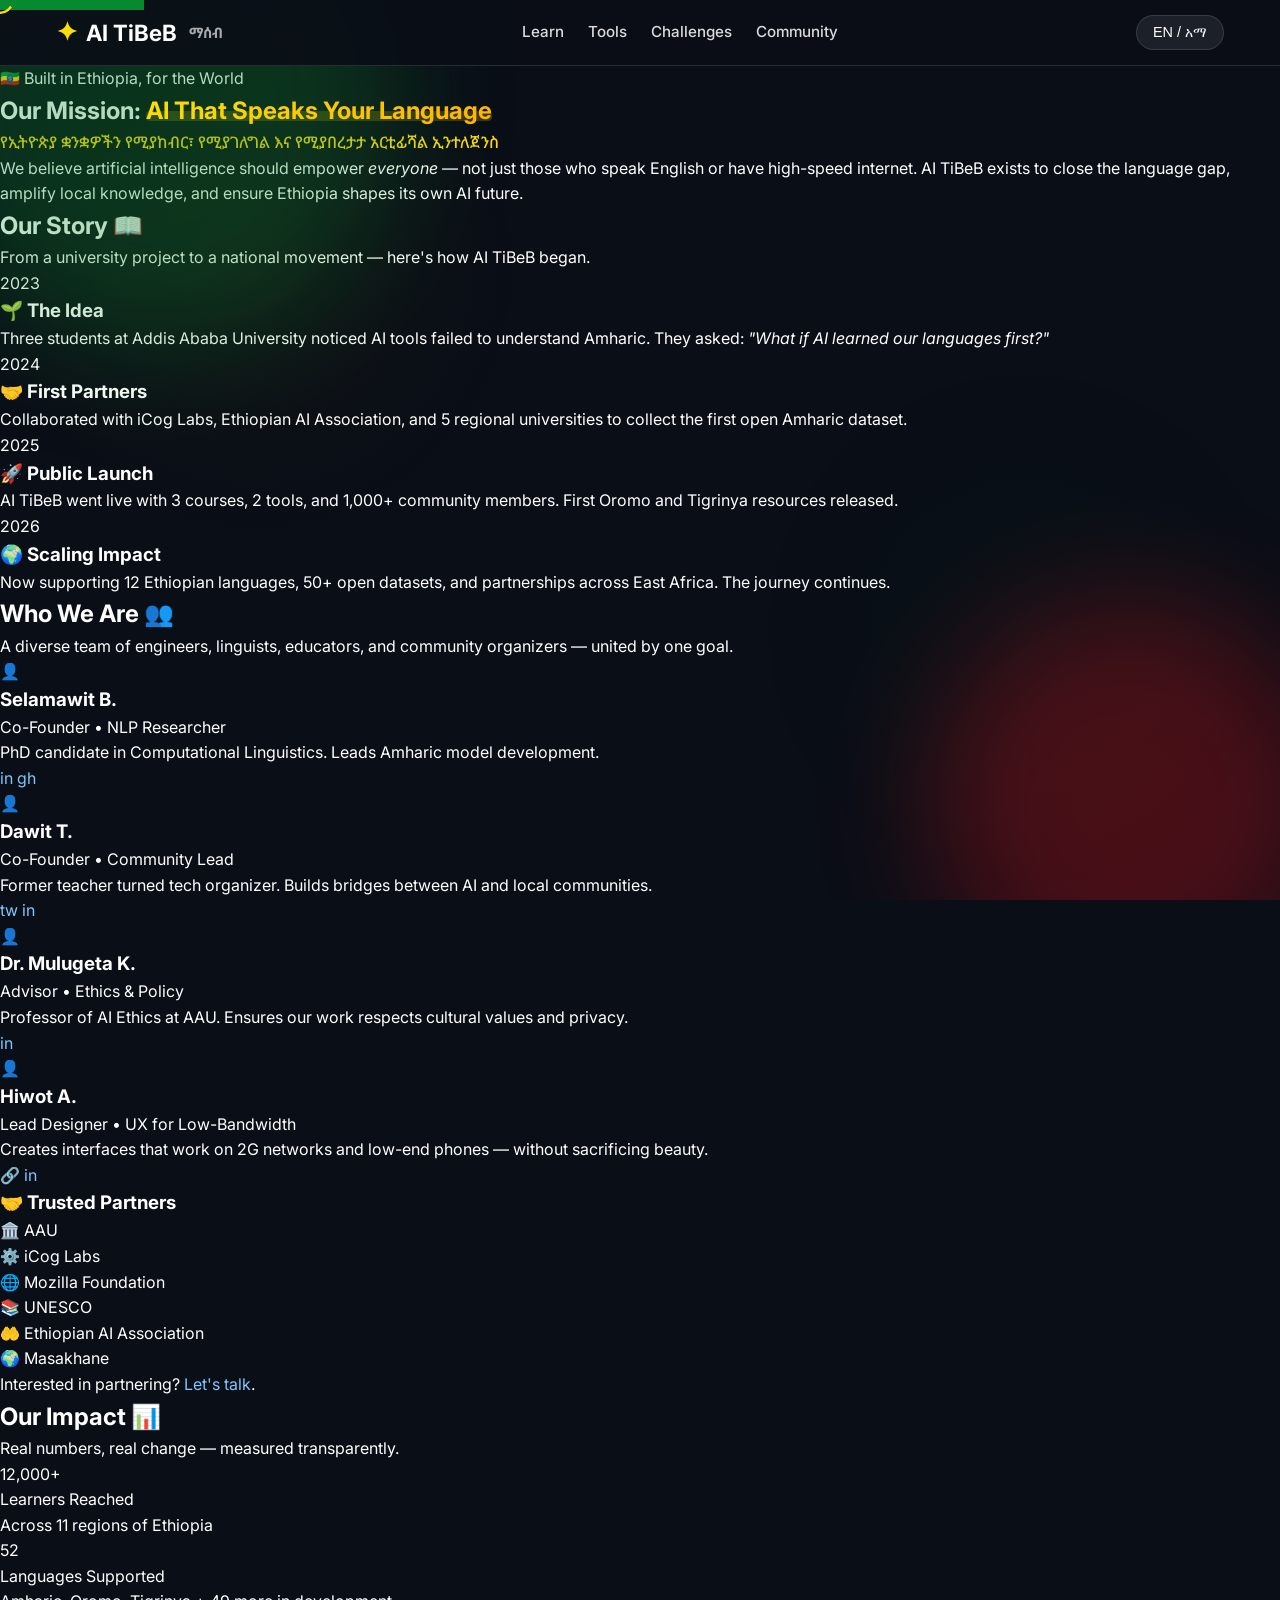
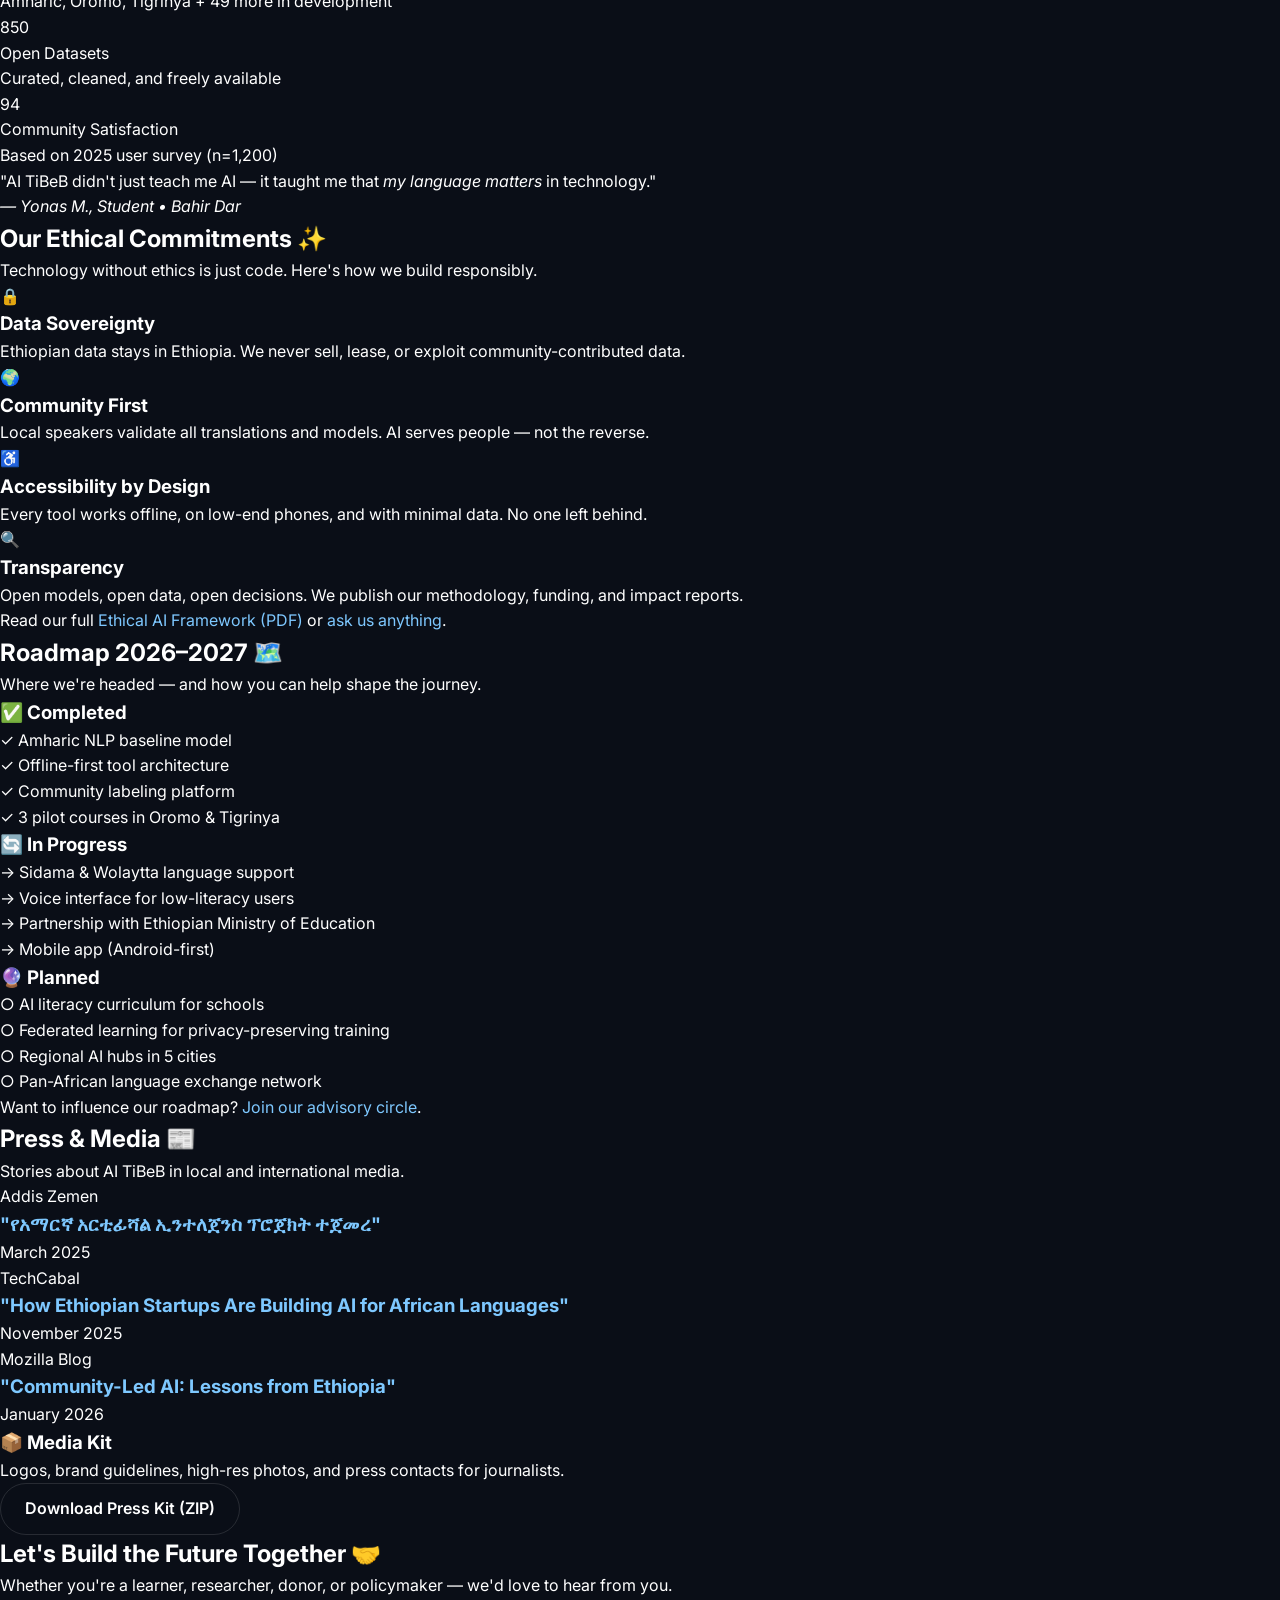
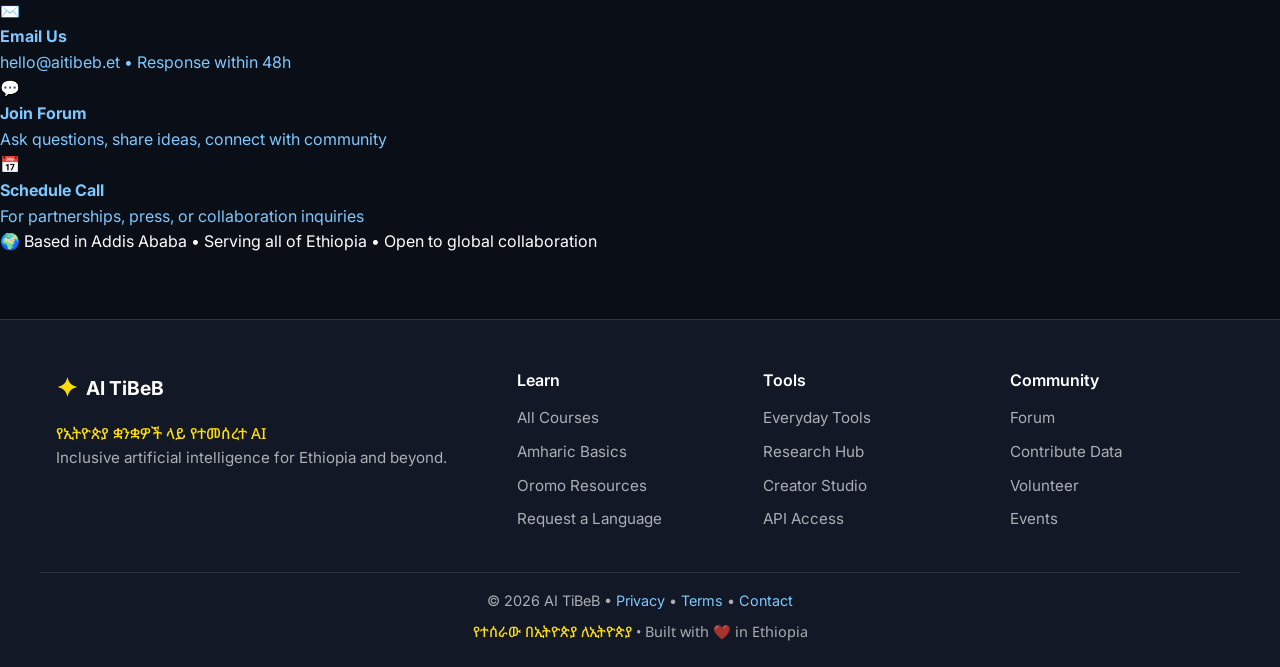
==== about.html @ 845c870f "Create about.html" ====
<!DOCTYPE html>
<html lang="en">
<head>
  <meta charset="UTF-8" />
  <meta name="viewport" content="width=device-width, initial-scale=1.0" />
  <meta name="description" content="About AI TiBeB: Our mission to build inclusive AI in Amharic and Ethiopian local languages. Meet our team, partners, and impact.">
  <title>About — AI TiBeB • ማሰብ</title>
  <link href="https://fonts.googleapis.com/css2?family=Inter:wght@300;400;500;600;700&family=Noto+Sans+Ethiopic:wght@400;600;700&display=swap" rel="stylesheet">
  <link rel="stylesheet" href="style.css">
  <link rel="stylesheet" href="about.css">
</head>
<body>

  <div class="bg-decoration">
    <div class="blob blob-1"></div>
    <div class="blob blob-2"></div>
    <div class="pattern-overlay"></div>
  </div>

  <div class="eth-cursor" aria-hidden="true"></div>
  <a href="#main" class="skip-link">Skip to content</a>

  <!-- HEADER -->
  <header class="site-header">
    <div class="container header-inner">
      <a href="index.html" class="logo" aria-label="AI TiBeB Home">
        <span class="logo-icon">✦</span>
        <span class="logo-text">AI TiBeB</span>
        <span class="logo-sub">ማሰብ</span>
      </a>
      <nav class="nav" aria-label="Main navigation">
        <a href="index.html#learn">Learn</a>
        <a href="index.html#tools">Tools</a>
        <a href="index.html#challenges">Challenges</a>
        <a href="index.html#community">Community</a>
      </nav>
      <button class="lang-toggle" aria-label="Toggle language"><span class="lang-active">EN</span> / <span class="lang-alt">አማ</span></button>
    </div>
  </header>

  <main id="main" class="about-layout">
    
    <!-- HERO: MISSION -->
    <section class="about-hero">
      <div class="mission-badge">🇪🇹 Built in Ethiopia, for the World</div>
      <h1>Our Mission: <span class="highlight">AI That Speaks Your Language</span></h1>
      <p class="amharic mission-amharic">የኢትዮጵያ ቋንቋዎችን የሚያከብር፣ የሚያገለግል እና የሚያበረታታ አርቲፊሻል ኢንተለጀንስ</p>
      <p class="mission-statement">
        We believe artificial intelligence should empower <em>everyone</em> — not just those who speak English or have high-speed internet. 
        AI TiBeB exists to close the language gap, amplify local knowledge, and ensure Ethiopia shapes its own AI future.
      </p>
    </section>

    <!-- OUR STORY TIMELINE -->
    <section class="story-section">
      <h2>Our Story 📖</h2>
      <p class="section-intro">From a university project to a national movement — here's how AI TiBeB began.</p>
      
      <div class="timeline">
        <div class="timeline-item">
          <div class="timeline-date">2023</div>
          <div class="timeline-content">
            <h3>🌱 The Idea</h3>
            <p>Three students at Addis Ababa University noticed AI tools failed to understand Amharic. They asked: <em>"What if AI learned our languages first?"</em></p>
          </div>
        </div>
        <div class="timeline-item">
          <div class="timeline-date">2024</div>
          <div class="timeline-content">
            <h3>🤝 First Partners</h3>
            <p>Collaborated with iCog Labs, Ethiopian AI Association, and 5 regional universities to collect the first open Amharic dataset.</p>
          </div>
        </div>
        <div class="timeline-item">
          <div class="timeline-date">2025</div>
          <div class="timeline-content">
            <h3>🚀 Public Launch</h3>
            <p>AI TiBeB went live with 3 courses, 2 tools, and 1,000+ community members. First Oromo and Tigrinya resources released.</p>
          </div>
        </div>
        <div class="timeline-item current">
          <div class="timeline-date">2026</div>
          <div class="timeline-content">
            <h3>🌍 Scaling Impact</h3>
            <p>Now supporting 12 Ethiopian languages, 50+ open datasets, and partnerships across East Africa. The journey continues.</p>
          </div>
        </div>
      </div>
    </section>

    <!-- TEAM & PARTNERS -->
    <section class="team-section">
      <h2>Who We Are 👥</h2>
      <p class="section-intro">A diverse team of engineers, linguists, educators, and community organizers — united by one goal.</p>
      
      <div class="team-grid">
        <article class="team-card">
          <div class="avatar">👤</div>
          <h3>Selamawit B.</h3>
          <p class="role">Co-Founder • NLP Researcher</p>
          <p class="bio">PhD candidate in Computational Linguistics. Leads Amharic model development.</p>
          <div class="social-links">
            <a href="#" aria-label="LinkedIn">in</a>
            <a href="#" aria-label="GitHub">gh</a>
          </div>
        </article>
        <article class="team-card">
          <div class="avatar">👤</div>
          <h3>Dawit T.</h3>
          <p class="role">Co-Founder • Community Lead</p>
          <p class="bio">Former teacher turned tech organizer. Builds bridges between AI and local communities.</p>
          <div class="social-links">
            <a href="#" aria-label="Twitter">tw</a>
            <a href="#" aria-label="LinkedIn">in</a>
          </div>
        </article>
        <article class="team-card">
          <div class="avatar">👤</div>
          <h3>Dr. Mulugeta K.</h3>
          <p class="role">Advisor • Ethics & Policy</p>
          <p class="bio">Professor of AI Ethics at AAU. Ensures our work respects cultural values and privacy.</p>
          <div class="social-links">
            <a href="#" aria-label="LinkedIn">in</a>
          </div>
        </article>
        <article class="team-card">
          <div class="avatar">👤</div>
          <h3>Hiwot A.</h3>
          <p class="role">Lead Designer • UX for Low-Bandwidth</p>
          <p class="bio">Creates interfaces that work on 2G networks and low-end phones — without sacrificing beauty.</p>
          <div class="social-links">
            <a href="#" aria-label="Portfolio">🔗</a>
            <a href="#" aria-label="LinkedIn">in</a>
          </div>
        </article>
      </div>

      <div class="partners-section">
        <h3>🤝 Trusted Partners</h3>
        <div class="partners-grid">
          <div class="partner-logo">🏛️ AAU</div>
          <div class="partner-logo">⚙️ iCog Labs</div>
          <div class="partner-logo">🌐 Mozilla Foundation</div>
          <div class="partner-logo">📚 UNESCO</div>
          <div class="partner-logo">🤲 Ethiopian AI Association</div>
          <div class="partner-logo">🌍 Masakhane</div>
        </div>
        <p class="partner-note">Interested in partnering? <a href="#contact">Let's talk</a>.</p>
      </div>
    </section>

    <!-- IMPACT METRICS -->
    <section class="impact-section">
      <h2>Our Impact 📊</h2>
      <p class="section-intro">Real numbers, real change — measured transparently.</p>
      
      <div class="metrics-grid">
        <div class="metric-card">
          <div class="metric-number" data-target="12000">0</div>
          <p class="metric-label">Learners Reached</p>
          <p class="metric-detail">Across 11 regions of Ethiopia</p>
        </div>
        <div class="metric-card">
          <div class="metric-number" data-target="52">0</div>
          <p class="metric-label">Languages Supported</p>
          <p class="metric-detail">Amharic, Oromo, Tigrinya + 49 more in development</p>
        </div>
        <div class="metric-card">
          <div class="metric-number" data-target="850">0</div>
          <p class="metric-label">Open Datasets</p>
          <p class="metric-detail">Curated, cleaned, and freely available</p>
        </div>
        <div class="metric-card">
          <div class="metric-number" data-target="94">0</div>
          <p class="metric-label">Community Satisfaction</p>
          <p class="metric-detail">Based on 2025 user survey (n=1,200)</p>
        </div>
      </div>

      <div class="impact-quote">
        <blockquote>
          "AI TiBeB didn't just teach me AI — it taught me that <em>my language matters</em> in technology."
        </blockquote>
        <cite>— Yonas M., Student • Bahir Dar</cite>
      </div>
    </section>

    <!-- ETHICAL PRINCIPLES -->
    <section class="ethics-section">
      <h2>Our Ethical Commitments ✨</h2>
      <p class="section-intro">Technology without ethics is just code. Here's how we build responsibly.</p>
      
      <div class="principles-grid">
        <article class="principle-card">
          <div class="principle-icon">🔒</div>
          <h3>Data Sovereignty</h3>
          <p>Ethiopian data stays in Ethiopia. We never sell, lease, or exploit community-contributed data.</p>
        </article>
        <article class="principle-card">
          <div class="principle-icon">🌍</div>
          <h3>Community First</h3>
          <p>Local speakers validate all translations and models. AI serves people — not the reverse.</p>
        </article>
        <article class="principle-card">
          <div class="principle-icon">♿</div>
          <h3>Accessibility by Design</h3>
          <p>Every tool works offline, on low-end phones, and with minimal data. No one left behind.</p>
        </article>
        <article class="principle-card">
          <div class="principle-icon">🔍</div>
          <h3>Transparency</h3>
          <p>Open models, open data, open decisions. We publish our methodology, funding, and impact reports.</p>
        </article>
      </div>

      <div class="ethics-cta">
        <p>Read our full <a href="#">Ethical AI Framework (PDF)</a> or <a href="#contact">ask us anything</a>.</p>
      </div>
    </section>

    <!-- ROADMAP -->
    <section class="roadmap-section">
      <h2>Roadmap 2026–2027 🗺️</h2>
      <p class="section-intro">Where we're headed — and how you can help shape the journey.</p>
      
      <div class="roadmap-grid">
        <div class="roadmap-col">
          <h3>✅ Completed</h3>
          <ul class="roadmap-list">
            <li>✓ Amharic NLP baseline model</li>
            <li>✓ Offline-first tool architecture</li>
            <li>✓ Community labeling platform</li>
            <li>✓ 3 pilot courses in Oromo & Tigrinya</li>
          </ul>
        </div>
        <div class="roadmap-col current">
          <h3>🔄 In Progress</h3>
          <ul class="roadmap-list">
            <li>→ Sidama & Wolaytta language support</li>
            <li>→ Voice interface for low-literacy users</li>
            <li>→ Partnership with Ethiopian Ministry of Education</li>
            <li>→ Mobile app (Android-first)</li>
          </ul>
        </div>
        <div class="roadmap-col">
          <h3>🔮 Planned</h3>
          <ul class="roadmap-list">
            <li>○ AI literacy curriculum for schools</li>
            <li>○ Federated learning for privacy-preserving training</li>
            <li>○ Regional AI hubs in 5 cities</li>
            <li>○ Pan-African language exchange network</li>
          </ul>
        </div>
      </div>

      <div class="roadmap-cta">
        <p>Want to influence our roadmap? <a href="#contact">Join our advisory circle</a>.</p>
      </div>
    </section>

    <!-- PRESS & MEDIA -->
    <section class="press-section">
      <h2>Press & Media 📰</h2>
      <p class="section-intro">Stories about AI TiBeB in local and international media.</p>
      
      <div class="press-grid">
        <article class="press-card">
          <span class="press-source">Addis Zemen</span>
          <h3><a href="#">"የአማርኛ አርቲፊሻል ኢንተለጀንስ ፕሮጀክት ተጀመረ"</a></h3>
          <p class="press-date">March 2025</p>
        </article>
        <article class="press-card">
          <span class="press-source">TechCabal</span>
          <h3><a href="#">"How Ethiopian Startups Are Building AI for African Languages"</a></h3>
          <p class="press-date">November 2025</p>
        </article>
        <article class="press-card">
          <span class="press-source">Mozilla Blog</span>
          <h3><a href="#">"Community-Led AI: Lessons from Ethiopia"</a></h3>
          <p class="press-date">January 2026</p>
        </article>
      </div>

      <div class="press-kit">
        <h3>📦 Media Kit</h3>
        <p>Logos, brand guidelines, high-res photos, and press contacts for journalists.</p>
        <a href="#" class="btn btn-outline">Download Press Kit (ZIP)</a>
      </div>
    </section>

    <!-- CONTACT CTA -->
    <section id="contact" class="contact-section">
      <div class="contact-card">
        <h2>Let's Build the Future Together 🤝</h2>
        <p>Whether you're a learner, researcher, donor, or policymaker — we'd love to hear from you.</p>
        
        <div class="contact-options">
          <a href="mailto:hello@aitibeb.et" class="contact-option">
            <span class="contact-icon">✉️</span>
            <div>
              <strong>Email Us</strong>
              <p>hello@aitibeb.et • Response within 48h</p>
            </div>
          </a>
          <a href="#" class="contact-option">
            <span class="contact-icon">💬</span>
            <div>
              <strong>Join Forum</strong>
              <p>Ask questions, share ideas, connect with community</p>
            </div>
          </a>
          <a href="#" class="contact-option">
            <span class="contact-icon">📅</span>
            <div>
              <strong>Schedule Call</strong>
              <p>For partnerships, press, or collaboration inquiries</p>
            </div>
          </a>
        </div>

        <p class="contact-note">🌍 Based in Addis Ababa • Serving all of Ethiopia • Open to global collaboration</p>
      </div>
    </section>

  </main>

  <!-- FOOTER -->
  <footer class="site-footer">
    <div class="container footer-grid">
      <div class="footer-brand">
        <a href="index.html" class="logo logo-small"><span class="logo-icon">✦</span> AI TiBeB</a>
        <p class="footer-tagline"><span class="amharic">የኢትዮጵያ ቋንቋዎች ላይ የተመሰረተ AI</span><br>Inclusive artificial intelligence for Ethiopia and beyond.</p>
      </div>
      <div class="footer-links"><h4>Learn</h4><ul><li><a href="index.html#learn">All Courses</a></li><li><a href="#">Amharic Basics</a></li><li><a href="#">Oromo Resources</a></li><li><a href="#">Request a Language</a></li></ul></div>
      <div class="footer-links"><h4>Tools</h4><ul><li><a href="index.html#tools">Everyday Tools</a></li><li><a href="#">Research Hub</a></li><li><a href="#">Creator Studio</a></li><li><a href="#">API Access</a></li></ul></div>
      <div class="footer-links"><h4>Community</h4><ul><li><a href="index.html#community">Forum</a></li><li><a href="#">Contribute Data</a></li><li><a href="#">Volunteer</a></li><li><a href="#">Events</a></li></ul></div>
    </div>
    <div class="container footer-bottom">
      <p>© <span id="year"></span> AI TiBeB • <a href="#">Privacy</a> • <a href="#">Terms</a> • <a href="#">Contact</a></p>
      <p class="footer-amharic"><span class="amharic">የተሰራው በኢትዮጵያ ለኢትዮጵያ</span> • Built with ❤️ in Ethiopia</p>
    </div>
  </footer>

  <script>
    document.getElementById('year').textContent = new Date().getFullYear();
    document.querySelector('.lang-toggle')?.addEventListener('click', function() {
      const a = this.querySelector('.lang-active'), b = this.querySelector('.lang-alt'), t = a.textContent;
      a.textContent = b.textContent; b.textContent = t;
    });

    // Animated Metric Counters
    const metricNumbers = document.querySelectorAll('.metric-number');
    const observer = new IntersectionObserver((entries) => {
      entries.forEach(entry => {
        if (entry.isIntersecting) {
          const el = entry.target;
          const target = +el.dataset.target;
          let count = 0;
          const increment = Math.ceil(target / 30);
          const update = () => {
            count += increment;
            if (count >= target) {
              el.textContent = target.toLocaleString() + (target > 1000 ? '+' : '');
              observer.unobserve(el);
            } else {
              el.textContent = count.toLocaleString();
              requestAnimationFrame(update);
            }
          };
          update();
        }
      });
    }, { threshold: 0.5 });
    metricNumbers.forEach(num => observer.observe(num));

    // Cursor (Same as index)
    const cursor = document.querySelector('.eth-cursor');
    let mx=0,my=0,cx=0,cy=0;
    document.addEventListener('mousemove', e=>{mx=e.clientX;my=e.clientY;});
    (function anim(){cx+=(mx-cx)*0.15;cy+=(my-cy)*0.15;cursor.style.left=cx+'px';cursor.style.top=cy+'px';requestAnimationFrame(anim)})();
    document.querySelectorAll('a,button,input,.team-card,.principle-card,.press-card,.contact-option').forEach(el=>{
      el.addEventListener('mouseenter',()=>cursor.classList.add('hovering'));
      el.addEventListener('mouseleave',()=>cursor.classList.remove('hovering'));
    });
  </script>
</body>
</html>
---- style.css ----
/* ========================================
   AI TiBeB — style.css
   "ማሰብ" — AI in Ethiopian Languages
   ======================================== */

:root {
  --eth-green: #078930;
  --eth-yellow: #FCDD09;
  --eth-red: #DA121A;
  
  --bg-primary: #0a0e17;
  --bg-secondary: #121826;
  --bg-tertiary: #1a2235;
  --bg-card: rgba(255, 255, 255, 0.06);
  
  --text-primary: #ffffff;
  --text-secondary: rgba(255, 255, 255, 0.85);
  --text-muted: rgba(255, 255, 255, 0.65);
  --text-link: #7ec8ff;
  
  --glass: rgba(255, 255, 255, 0.08);
  --glass-border: rgba(255, 255, 255, 0.12);
  --glass-hover: rgba(255, 255, 255, 0.15);
  
  --shadow-sm: 0 4px 12px rgba(0,0,0,0.3);
  --shadow-md: 0 8px 30px rgba(0,0,0,0.4);
  --glow-yellow: 0 0 25px rgba(252, 221, 9, 0.25);
  
  --transition: all 0.3s cubic-bezier(0.16, 1, 0.3, 1);
  --transition-fast: all 0.15s ease;
  
  --space-1: 0.25rem; --space-2: 0.5rem; --space-3: 0.75rem;
  --space-4: 1rem; --space-5: 1.5rem; --space-6: 2rem;
  --space-7: 3rem; --space-8: 4rem;
  
  --radius-sm: 8px; --radius-md: 16px; --radius-lg: 24px;
  --radius-xl: 32px; --radius-full: 999px;
  
  --font-sans: 'Inter', -apple-system, sans-serif;
  --font-amharic: 'Noto Sans Ethiopic', sans-serif;
  
  --z-bg: 0; --z-content: 10; --z-header: 100; --z-modal: 1000; --z-cursor: 9999;
}

*, *::before, *::after { box-sizing: border-box; margin: 0; padding: 0; }
html { scroll-behavior: smooth; scroll-padding-top: 5rem; }
body {
  font-family: var(--font-sans);
  background: var(--bg-primary);
  color: var(--text-primary);
  line-height: 1.6;
  overflow-x: hidden;
  -webkit-font-smoothing: antialiased;
}

.amharic { font-family: var(--font-amharic); font-weight: 500; color: var(--eth-yellow); }
a { color: var(--text-link); text-decoration: none; transition: var(--transition-fast); }
a:hover { color: var(--eth-yellow); }
::selection { background: var(--eth-yellow); color: var(--bg-primary); }

.skip-link {
  position: absolute; top: -40px; left: 0; background: var(--eth-green); color: white;
  padding: var(--space-3) var(--space-4); z-index: var(--z-modal); transition: top 0.2s;
}
.skip-link:focus { top: 0; }

/* Background */
.bg-decoration { position: fixed; inset: 0; pointer-events: none; z-index: var(--z-bg); overflow: hidden; }
.blob { position: absolute; border-radius: 50%; filter: blur(60px); opacity: 0.3; animation: float 25s infinite ease-in-out; }
.blob-1 { width: 500px; height: 500px; background: var(--eth-green); top: -150px; left: -100px; }
.blob-2 { width: 400px; height: 400px; background: var(--eth-red); bottom: -100px; right: -50px; animation-delay: -10s; }
@keyframes float { 0%,100%{transform:translate(0,0) scale(1);} 33%{transform:translate(30px,-20px) scale(1.05);} 66%{transform:translate(-20px,30px) scale(0.95);} }
.pattern-overlay { position: absolute; inset: 0; background: radial-gradient(circle at 20% 30%, rgba(252,221,9,0.04) 0%, transparent 25%), radial-gradient(circle at 80% 70%, rgba(7,137,48,0.04) 0%, transparent 25%); opacity: 0.7; }

.container { width: 100%; max-width: 1200px; margin: 0 auto; padding: 0 var(--space-4); }
.section { padding: var(--space-8) 0; }
.section.alt-bg { background: var(--bg-secondary); }

/* Header */
.site-header { position: sticky; top: 0; background: rgba(10,14,23,0.9); backdrop-filter: blur(12px); border-bottom: 1px solid var(--glass-border); z-index: var(--z-header); padding: var(--space-3) 0; }
.header-inner { display: flex; align-items: center; justify-content: space-between; gap: var(--space-4); flex-wrap: wrap; }
.logo { display: flex; align-items: center; gap: var(--space-2); font-weight: 700; font-size: 1.4rem; color: var(--text-primary); }
.logo-icon { color: var(--eth-yellow); font-size: 1.6rem; }
.logo-sub { font-family: var(--font-amharic); font-size: 0.9rem; color: var(--text-muted); margin-left: var(--space-1); }
.nav { display: flex; gap: var(--space-5); align-items: center; }
.nav a { color: var(--text-secondary); font-weight: 500; font-size: 0.95rem; }
.lang-toggle { background: var(--glass); border: 1px solid var(--glass-border); color: var(--text-primary); padding: var(--space-2) var(--space-4); border-radius: var(--radius-full); font-size: 0.9rem; cursor: pointer; transition: var(--transition-fast); }
.lang-toggle:hover { background: var(--glass-hover); border-color: var(--eth-yellow); }

/* Hero */
.hero { min-height: 90vh; display: flex; align-items: center; padding: var(--space-7) 0; }
.hero-content { max-width: 800px; text-align: center; margin: 0 auto; }
.hero-badge { display: inline-flex; align-items: center; gap: var(--space-2); background: rgba(252,221,9,0.15); color: var(--eth-yellow); padding: var(--space-2) var(--space-4); border-radius: var(--radius-full); font-size: 0.9rem; font-weight: 500; margin-bottom: var(--space-5); border: 1px solid rgba(252,221,9,0.3); }
.hero-title { font-size: clamp(2.2rem, 5vw, 3.5rem); font-weight: 800; line-height: 1.1; margin-bottom: var(--space-5); letter-spacing: -0.02em; }
.highlight { background: linear-gradient(135deg, var(--eth-yellow), #ffb300); -webkit-background-clip: text; background-clip: text; color: transparent; position: relative; }
.highlight::after { content: ""; position: absolute; bottom: 4px; left: 0; width: 100%; height: 10px; background: rgba(252,221,9,0.2); border-radius: 4px; z-index: -1; }
.hero-tagline { font-size: 1.2rem; color: var(--text-secondary); margin-bottom: var(--space-6); line-height: 1.7; }
.hero-cta { display: flex; gap: var(--space-3); justify-content: center; flex-wrap: wrap; margin-bottom: var(--space-7); }
.hero-stats { display: flex; justify-content: center; gap: var(--space-6); flex-wrap: wrap; }
.stat { text-align: center; }
.stat-number { display: block; font-size: 1.8rem; font-weight: 700; color: var(--eth-yellow); }
.stat-label { font-size: 0.9rem; color: var(--text-muted); }

/* Buttons */
.btn { display: inline-flex; align-items: center; justify-content: center; gap: var(--space-2); padding: var(--space-3) var(--space-5); border-radius: var(--radius-full); font-weight: 600; font-size: 1rem; cursor: pointer; transition: var(--transition); border: none; text-align: center; white-space: nowrap; }
.btn-primary { background: linear-gradient(135deg, var(--eth-green), #066d26); color: white; box-shadow: 0 8px 25px rgba(7,137,48,0.4); }
.btn-primary:hover { transform: translateY(-2px); box-shadow: 0 12px 35px rgba(7,137,48,0.6), var(--glow-yellow); }
.btn-secondary { background: var(--glass); color: var(--text-primary); border: 1px solid var(--glass-border); backdrop-filter: blur(8px); }
.btn-secondary:hover { background: var(--glass-hover); border-color: var(--eth-yellow); transform: translateY(-2px); }
.btn-outline { background: transparent; border: 1px solid var(--glass-border); color: var(--text-primary); }
.btn-outline:hover { border-color: var(--eth-green); background: rgba(7,137,48,0.1); }
.btn-sm { padding: var(--space-2) var(--space-4); font-size: 0.9rem; }
.btn-lg { padding: var(--space-4) var(--space-6); font-size: 1.1rem; }
.btn-icon { font-size: 1.1em; }

/* Sections */
.section-header { text-align: center; max-width: 700px; margin: 0 auto var(--space-7); }
.section-title { font-size: 2rem; font-weight: 700; margin-bottom: var(--space-3); display: flex; align-items: center; justify-content: center; gap: var(--space-3); }
.section-subtitle { color: var(--text-secondary); font-size: 1.1rem; line-height: 1.6; }
.section-cta { text-align: center; margin-top: var(--space-6); color: var(--text-muted); }
.section-cta a { color: var(--eth-yellow); font-weight: 500; }

/* Programs */
.programs-grid { display: grid; grid-template-columns: repeat(auto-fit, minmax(260px, 1fr)); gap: var(--space-5); }
.program-card { background: var(--bg-card); border: 1px solid var(--glass-border); border-radius: var(--radius-lg); padding: var(--space-5); transition: var(--transition); position: relative; overflow: hidden; }
.program-card:hover { transform: translateY(-4px); border-color: rgba(252,221,9,0.4); box-shadow: var(--shadow-md), var(--glow-yellow); }
.card-badge { position: absolute; top: var(--space-4); right: var(--space-4); padding: var(--space-1) var(--space-3); border-radius: var(--radius-full); font-size: 0.75rem; font-weight: 600; text-transform: uppercase; }
.card-badge.beginner { background: rgba(7,137,48,0.2); color: #6ee7b7; }
.card-badge.intermediate { background: rgba(252,221,9,0.2); color: #fde68a; }
.card-badge.advanced { background: rgba(218,18,26,0.2); color: #fca5a5; }
.card-badge.sector { background: rgba(59,130,246,0.2); color: #93c5fd; }
.program-card h3 { font-size: 1.3rem; margin-bottom: var(--space-3); font-weight: 600; }
.program-desc { color: var(--text-secondary); margin-bottom: var(--space-4); font-size: 0.95rem; }
.program-details { list-style: none; margin-bottom: var(--space-4); font-size: 0.9rem; color: var(--text-muted); }
.program-details li { margin-bottom: var(--space-1); }

/* Tools */
.tools-tabs { display: flex; justify-content: center; gap: var(--space-2); margin-bottom: var(--space-6); flex-wrap: wrap; }
.tab-btn { background: var(--glass); border: 1px solid var(--glass-border); color: var(--text-secondary); padding: var(--space-2) var(--space-4); border-radius: var(--radius-full); font-size: 0.95rem; cursor: pointer; transition: var(--transition-fast); }
.tab-btn.active, .tab-btn:hover { background: var(--eth-green); color: white; border-color: var(--eth-green); }
.tab-panel { display: none; animation: fadeIn 0.4s ease; }
.tab-panel.active { display: grid; }
@keyframes fadeIn { from { opacity:0; transform:translateY(10px); } to { opacity:1; transform:translateY(0); } }
.tools-grid { display: grid; grid-template-columns: repeat(auto-fit, minmax(280px, 1fr)); gap: var(--space-5); }
.tool-card { background: var(--bg-card); border: 1px solid var(--glass-border); border-radius: var(--radius-lg); padding: var(--space-5); transition: var(--transition); }
.tool-card:hover { transform: translateY(-4px); border-color: var(--eth-yellow); box-shadow: var(--shadow-md); }
.tool-icon { font-size: 2rem; margin-bottom: var(--space-3); }
.tool-card h3 { font-size: 1.25rem; margin-bottom: var(--space-2); font-weight: 600; }
.tool-card p { color: var(--text-secondary); margin-bottom: var(--space-4); font-size: 0.95rem; }
.tool-meta { display: flex; gap: var(--space-2); margin-bottom: var(--space-4); flex-wrap: wrap; }
.meta-tag { background: var(--glass); padding: var(--space-1) var(--space-3); border-radius: var(--radius-sm); font-size: 0.8rem; color: var(--text-muted); border: 1px solid var(--glass-border); }

/* Challenges */
.solutions-grid { display: grid; grid-template-columns: repeat(auto-fit, minmax(260px, 1fr)); gap: var(--space-5); }
.solution-card { background: var(--bg-card); border-left: 4px solid var(--eth-red); border-radius: 0 var(--radius-md) var(--radius-md) 0; padding: var(--space-5); transition: var(--transition); }
.solution-card:hover { border-left-color: var(--eth-yellow); transform: translateX(4px); }
.solution-icon { font-size: 1.8rem; margin-bottom: var(--space-3); }
.solution-card h3 { font-size: 1.2rem; margin-bottom: var(--space-2); font-weight: 600; }
.challenge-desc { color: var(--text-muted); margin-bottom: var(--space-4); font-size: 0.95rem; }
.solution-box { background: rgba(7,137,48,0.1); border: 1px solid rgba(7,137,48,0.3); border-radius: var(--radius-sm); padding: var(--space-4); }
.solution-box strong { display: block; margin-bottom: var(--space-2); color: var(--eth-green); }
.solution-box ul { padding-left: var(--space-5); color: var(--text-secondary); font-size: 0.9rem; }
.solution-box li { margin-bottom: var(--space-1); }

/* CTA */
.cta-section { padding: var(--space-8) 0; }
.cta-card { background: linear-gradient(135deg, var(--bg-secondary), var(--bg-tertiary)); border: 1px solid var(--glass-border); border-radius: var(--radius-xl); padding: var(--space-7); text-align: center; max-width: 800px; margin: 0 auto; position: relative; overflow: hidden; }
.cta-card::before { content: ""; position: absolute; inset: -50%; background: radial-gradient(circle, rgba(252,221,9,0.08) 0%, transparent 60%); animation: pulse 10s infinite ease-in-out; pointer-events: none; }
@keyframes pulse { 0%,100%{transform:scale(1); opacity:0.5;} 50%{transform:scale(1.1); opacity:0.8;} }
.cta-badge { display: inline-block; background: rgba(252,221,9,0.15); color: var(--eth-yellow); padding: var(--space-2) var(--space-4); border-radius: var(--radius-full); font-size: 0.9rem; font-weight: 500; margin-bottom: var(--space-4); border: 1px solid rgba(252,221,9,0.3); }
.cta-title { font-size: clamp(1.8rem, 4vw, 2.5rem); font-weight: 700; margin-bottom: var(--space-4); line-height: 1.2; }
.cta-desc { color: var(--text-secondary); font-size: 1.1rem; margin-bottom: var(--space-6); max-width: 600px; margin-left: auto; margin-right: auto; }
.cta-actions { display: flex; gap: var(--space-3); justify-content: center; flex-wrap: wrap; margin-bottom: var(--space-5); }
.cta-trust { color: var(--text-muted); font-size: 0.9rem; }

/* Footer */
.site-footer { background: var(--bg-secondary); border-top: 1px solid var(--glass-border); padding: var(--space-7) 0 var(--space-5); margin-top: var(--space-8); }
.footer-grid { display: grid; grid-template-columns: 2fr repeat(3, 1fr); gap: var(--space-6); margin-bottom: var(--space-6); }
.footer-brand .logo-small { font-size: 1.2rem; margin-bottom: var(--space-3); display: inline-flex; }
.footer-tagline { color: var(--text-muted); font-size: 0.95rem; line-height: 1.6; }
.footer-links h4 { font-size: 1rem; font-weight: 600; margin-bottom: var(--space-3); color: var(--text-primary); }
.footer-links ul { list-style: none; }
.footer-links li { margin-bottom: var(--space-2); }
.footer-links a { color: var(--text-muted); font-size: 0.95rem; }
.footer-links a:hover { color: var(--eth-yellow); }
.footer-bottom { text-align: center; padding-top: var(--space-4); border-top: 1px solid var(--glass-border); color: var(--text-muted); font-size: 0.9rem; }
.footer-bottom a { color: var(--text-link); }
.footer-amharic { margin-top: var(--space-2); font-family: var(--font-amharic); }

/* Animations */
.program-card, .tool-card, .solution-card { opacity: 0; transform: translateY(20px); transition: opacity 0.5s ease, transform 0.5s ease; }
.program-card.in-view, .tool-card.in-view, .solution-card.in-view { opacity: 1; transform: translateY(0); }
.program-card:nth-child(1){transition-delay:0.1s} .program-card:nth-child(2){transition-delay:0.2s}
.program-card:nth-child(3){transition-delay:0.3s} .program-card:nth-child(4){transition-delay:0.4s}

/* 🟢 Ethiopian Flag Cursor (Outline Only) */
.eth-cursor {
  position: fixed;
  width: 28px;
  height: 28px;
  border-radius: 50%;
  /* Gradient colors for the line */
  background: conic-gradient(
    var(--eth-green) 0deg 120deg,
    var(--eth-yellow) 120deg 240deg,
    var(--eth-red) 240deg 360deg
  );
  /* Mask cuts out the center, leaving only a 3px colored ring */
  -webkit-mask: radial-gradient(farthest-side, transparent calc(100% - 3px), #000 calc(100% - 2px));
  mask: radial-gradient(farthest-side, transparent calc(100% - 3px), #000 calc(100% - 2px));
  pointer-events: none;
  z-index: var(--z-cursor);
  transform: translate(-50%, -50%);
  transition: width 0.25s cubic-bezier(0.16, 1, 0.3, 1), height 0.25s cubic-bezier(0.16, 1, 0.3, 1);
  filter: drop-shadow(0 0 6px rgba(252, 221, 9, 0.3));
}
.eth-cursor.hovering {
  width: 42px;
  height: 42px;
}

@media (hover: none) or (pointer: coarse) {
  .eth-cursor { display: none !important; }
  body { cursor: auto; }
}

/* Responsive */
@media (max-width: 1024px) { :root { --space-8: 3.5rem; } .footer-grid { grid-template-columns: 1fr 1fr; gap: var(--space-5); } }
@media (max-width: 768px) {
  :root { --space-7: 2.5rem; --space-6: 2rem; --space-5: 1.5rem; }
  .nav { order: 3; width: 100%; justify-content: center; margin-top: var(--space-3); flex-wrap: wrap; }
  .hero { min-height: auto; padding: var(--space-7) 0; }
  .hero-title { font-size: 2rem; }
  .hero-cta { flex-direction: column; align-items: center; }
  .btn { width: 100%; max-width: 320px; }
  .section-title { font-size: 1.7rem; }
  .cta-card { padding: var(--space-5); margin: 0 var(--space-4); }
  .cta-actions { flex-direction: column; }
  .footer-grid { grid-template-columns: 1fr; text-align: center; }
  .footer-links ul { display: flex; flex-direction: column; align-items: center; }
}
@media (max-width: 480px) {
  .container { padding: 0 var(--space-3); }
  .hero-title { font-size: 1.8rem; }
  .hero-tagline { font-size: 1rem; }
  .section { padding: var(--space-6) 0; }
  .program-card, .tool-card, .solution-card { padding: var(--space-4); }
}

/* Accessibility */
@media (prefers-reduced-motion: reduce) { *, *::before, *::after { animation-duration: 0.01ms !important; transition-duration: 0.01ms !important; scroll-behavior: auto !important; } .blob { display: none; } }
@media (prefers-contrast: high) { :root { --glass: rgba(255,255,255,0.15); --glass-border: rgba(255,255,255,0.4); --text-muted: rgba(255,255,255,0.9); } }
@media print { .bg-decoration, .site-header, .btn, .hero-cta, .cta-actions, .eth-cursor { display: none !important; } body { background: white; color: black; } .program-card, .tool-card, .solution-card { background: white; border: 1px solid #ccc; color: black; } }
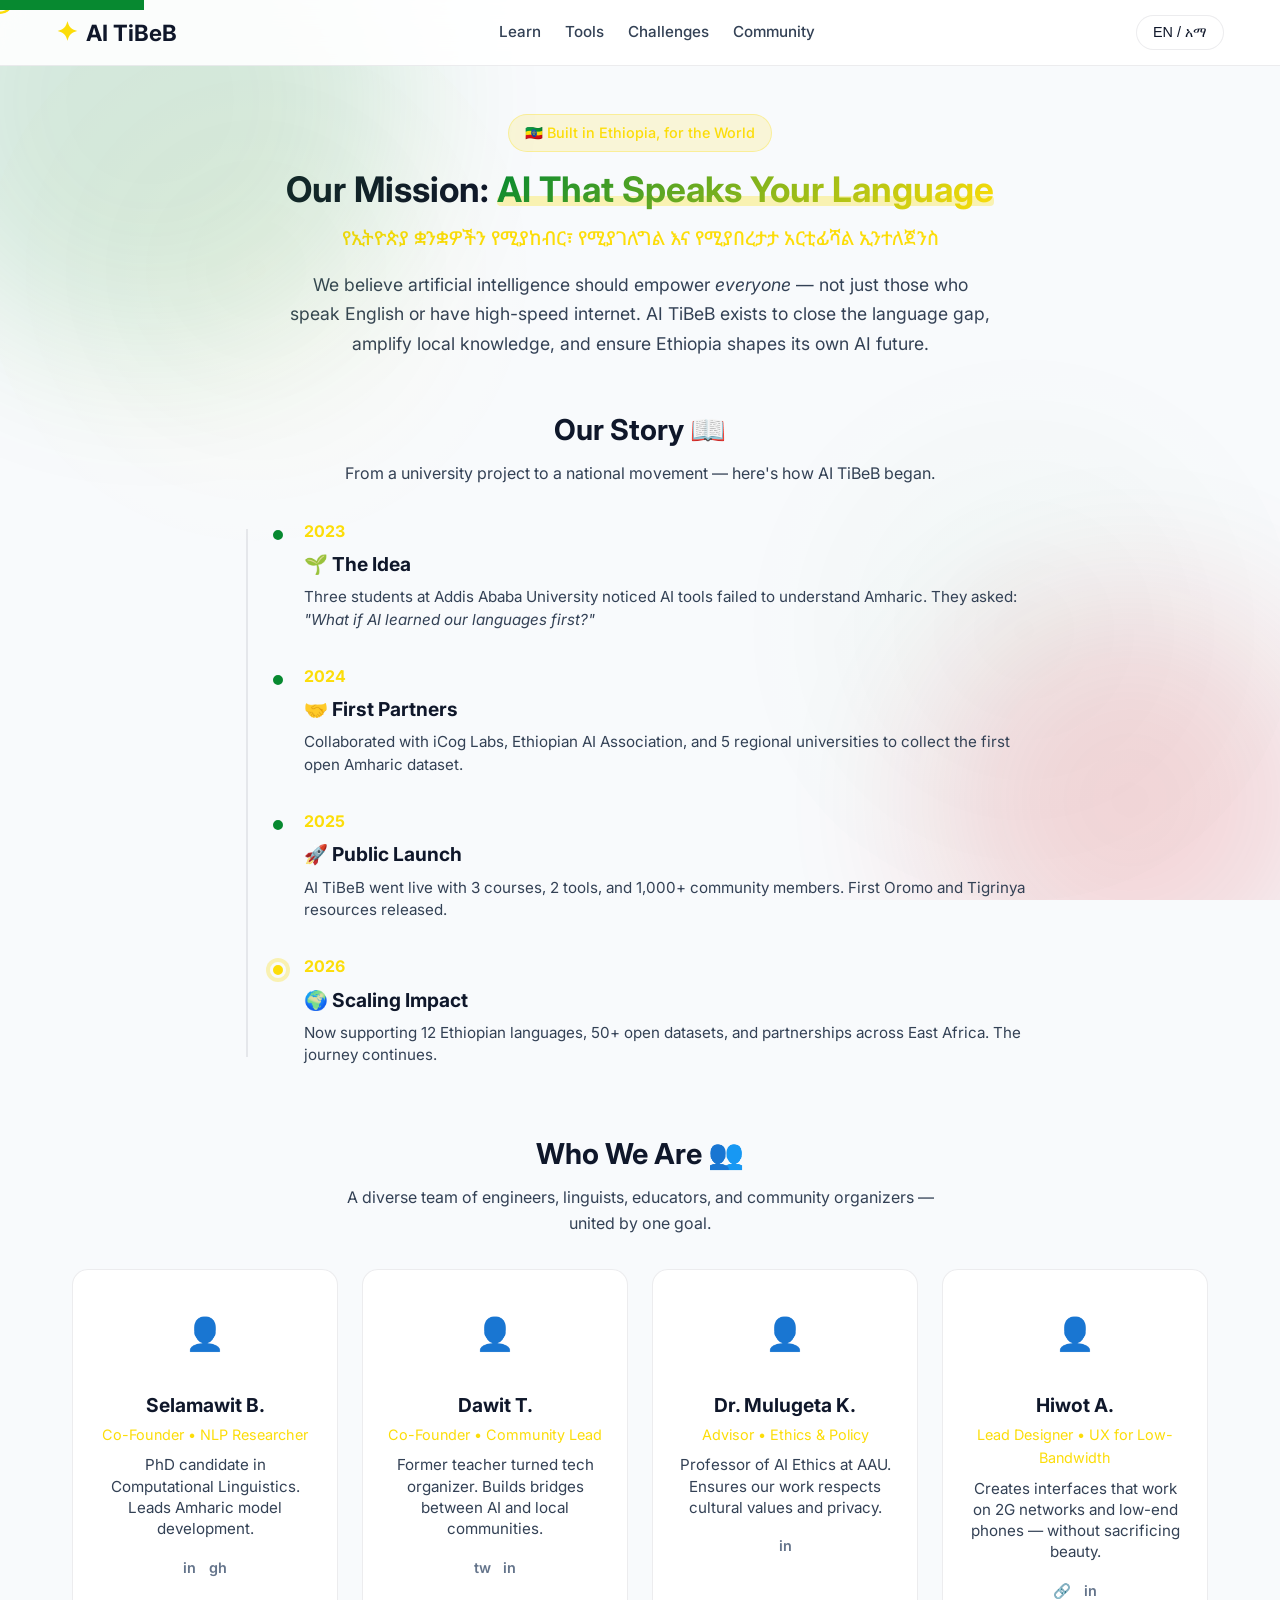
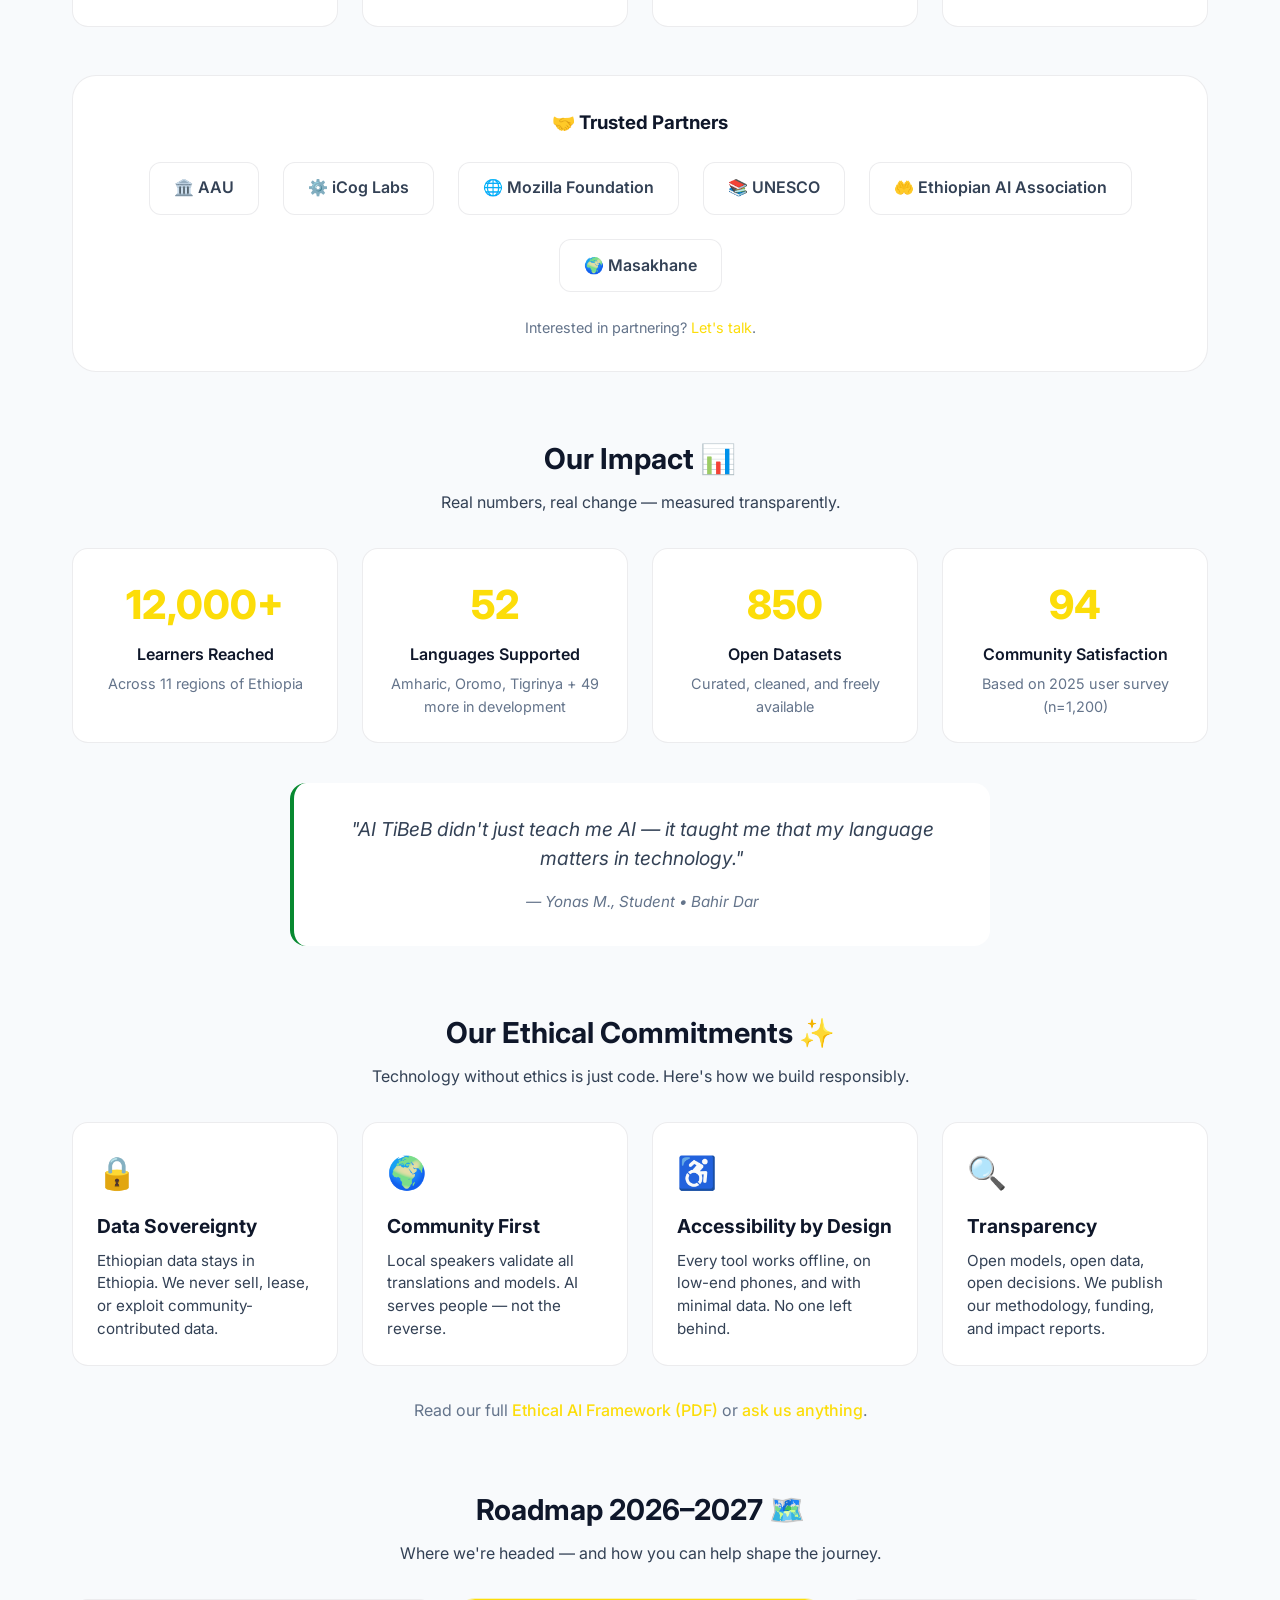
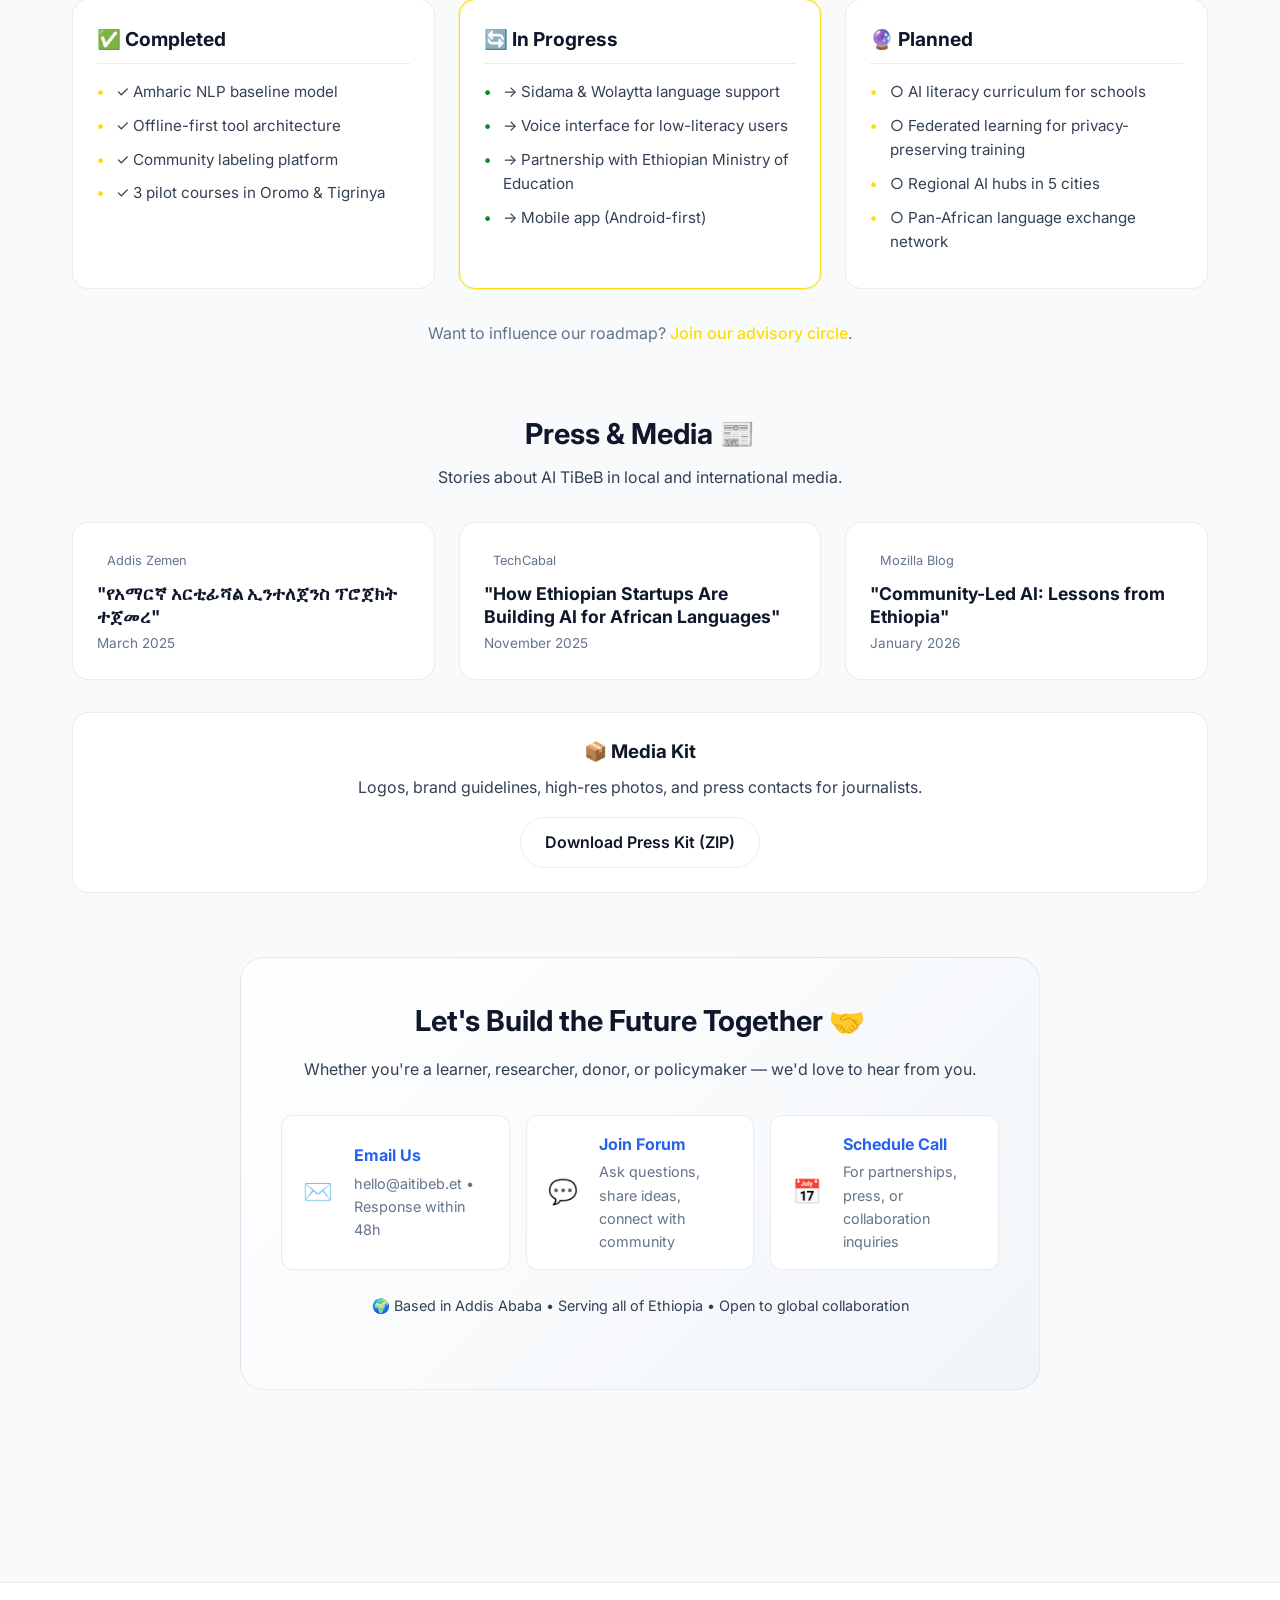
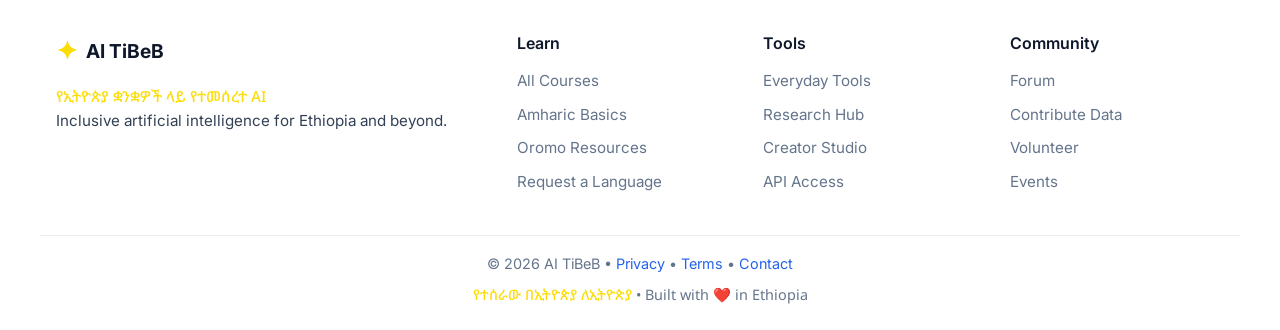
==== commit a1fde315: "Update about.html" ====
--- a/about.html
+++ b/about.html
@@ -4,7 +4,7 @@
   <meta charset="UTF-8" />
   <meta name="viewport" content="width=device-width, initial-scale=1.0" />
   <meta name="description" content="About AI TiBeB: Our mission to build inclusive AI in Amharic and Ethiopian local languages. Meet our team, partners, and impact.">
-  <title>About — AI TiBeB • ማሰብ</title>
+  <title>About — AI TiBeB </title>
   <link href="https://fonts.googleapis.com/css2?family=Inter:wght@300;400;500;600;700&family=Noto+Sans+Ethiopic:wght@400;600;700&display=swap" rel="stylesheet">
   <link rel="stylesheet" href="style.css">
   <link rel="stylesheet" href="about.css">
@@ -26,7 +26,7 @@
       <a href="index.html" class="logo" aria-label="AI TiBeB Home">
         <span class="logo-icon">✦</span>
         <span class="logo-text">AI TiBeB</span>
-        <span class="logo-sub">ማሰብ</span>
+      
       </a>
       <nav class="nav" aria-label="Main navigation">
         <a href="index.html#learn">Learn</a>
--- a/style.css
+++ b/style.css
@@ -1,45 +1,56 @@
 /* ========================================
    AI TiBeB — style.css
-   "ማሰብ" — AI in Ethiopian Languages
+   "ማሰብ" — Light, Modern & Attractive
    ======================================== */
 
 :root {
+  /* Ethiopian Flag Colors */
   --eth-green: #078930;
   --eth-yellow: #FCDD09;
   --eth-red: #DA121A;
   
-  --bg-primary: #0a0e17;
-  --bg-secondary: #121826;
-  --bg-tertiary: #1a2235;
-  --bg-card: rgba(255, 255, 255, 0.06);
-  
-  --text-primary: #ffffff;
-  --text-secondary: rgba(255, 255, 255, 0.85);
-  --text-muted: rgba(255, 255, 255, 0.65);
-  --text-link: #7ec8ff;
-  
-  --glass: rgba(255, 255, 255, 0.08);
-  --glass-border: rgba(255, 255, 255, 0.12);
-  --glass-hover: rgba(255, 255, 255, 0.15);
-  
-  --shadow-sm: 0 4px 12px rgba(0,0,0,0.3);
-  --shadow-md: 0 8px 30px rgba(0,0,0,0.4);
-  --glow-yellow: 0 0 25px rgba(252, 221, 9, 0.25);
-  
+  /* Light Theme Base */
+  --bg-primary: #f8fafc;
+  --bg-secondary: #ffffff;
+  --bg-tertiary: #f1f5f9;
+  --bg-card: #ffffff;
+  
+  /* Text Colors (High Contrast) */
+  --text-primary: #0f172a;
+  --text-secondary: #334155;
+  --text-muted: #64748b;
+  --text-link: #2563eb;
+  
+  /* UI Elements */
+  --glass: rgba(255, 255, 255, 0.8);
+  --glass-border: rgba(15, 23, 42, 0.08);
+  --glass-hover: rgba(255, 255, 255, 0.95);
+  
+  /* Shadows & Effects */
+  --shadow-sm: 0 2px 8px rgba(15, 23, 42, 0.06);
+  --shadow-md: 0 4px 16px rgba(15, 23, 42, 0.08);
+  --shadow-lg: 0 8px 30px rgba(15, 23, 42, 0.12);
+  --glow-accent: 0 0 0 3px rgba(7, 137, 48, 0.2);
+  
+  /* Transitions */
   --transition: all 0.3s cubic-bezier(0.16, 1, 0.3, 1);
   --transition-fast: all 0.15s ease;
   
+  /* Spacing Scale */
   --space-1: 0.25rem; --space-2: 0.5rem; --space-3: 0.75rem;
   --space-4: 1rem; --space-5: 1.5rem; --space-6: 2rem;
   --space-7: 3rem; --space-8: 4rem;
   
-  --radius-sm: 8px; --radius-md: 16px; --radius-lg: 24px;
-  --radius-xl: 32px; --radius-full: 999px;
-  
-  --font-sans: 'Inter', -apple-system, sans-serif;
+  /* Border Radius */
+  --radius-sm: 8px; --radius-md: 12px; --radius-lg: 16px;
+  --radius-xl: 24px; --radius-full: 999px;
+  
+  /* Typography */
+  --font-sans: 'Inter', -apple-system, BlinkMacSystemFont, sans-serif;
   --font-amharic: 'Noto Sans Ethiopic', sans-serif;
   
-  --z-bg: 0; --z-content: 10; --z-header: 100; --z-modal: 1000; --z-cursor: 9999;
+  /* Z-Index */
+  --z-bg: 0; --z-content: 10; --z-header: 100; --z-cursor: 9999;
 }
 
 *, *::before, *::after { box-sizing: border-box; margin: 0; padding: 0; }
@@ -55,120 +66,107 @@
 
 .amharic { font-family: var(--font-amharic); font-weight: 500; color: var(--eth-yellow); }
 a { color: var(--text-link); text-decoration: none; transition: var(--transition-fast); }
-a:hover { color: var(--eth-yellow); }
-::selection { background: var(--eth-yellow); color: var(--bg-primary); }
+a:hover { color: var(--eth-green); }
+::selection { background: var(--eth-yellow); color: var(--text-primary); }
 
 .skip-link {
   position: absolute; top: -40px; left: 0; background: var(--eth-green); color: white;
-  padding: var(--space-3) var(--space-4); z-index: var(--z-modal); transition: top 0.2s;
+  padding: var(--space-3) var(--space-4); z-index: var(--z-cursor); transition: top 0.2s;
 }
 .skip-link:focus { top: 0; }
 
 /* Background */
 .bg-decoration { position: fixed; inset: 0; pointer-events: none; z-index: var(--z-bg); overflow: hidden; }
-.blob { position: absolute; border-radius: 50%; filter: blur(60px); opacity: 0.3; animation: float 25s infinite ease-in-out; }
+.blob { position: absolute; border-radius: 50%; filter: blur(80px); opacity: 0.15; animation: float 25s infinite ease-in-out; }
 .blob-1 { width: 500px; height: 500px; background: var(--eth-green); top: -150px; left: -100px; }
 .blob-2 { width: 400px; height: 400px; background: var(--eth-red); bottom: -100px; right: -50px; animation-delay: -10s; }
 @keyframes float { 0%,100%{transform:translate(0,0) scale(1);} 33%{transform:translate(30px,-20px) scale(1.05);} 66%{transform:translate(-20px,30px) scale(0.95);} }
-.pattern-overlay { position: absolute; inset: 0; background: radial-gradient(circle at 20% 30%, rgba(252,221,9,0.04) 0%, transparent 25%), radial-gradient(circle at 80% 70%, rgba(7,137,48,0.04) 0%, transparent 25%); opacity: 0.7; }
+.pattern-overlay { position: absolute; inset: 0; background: radial-gradient(circle at 20% 30%, rgba(252,221,9,0.06) 0%, transparent 25%), radial-gradient(circle at 80% 70%, rgba(7,137,48,0.06) 0%, transparent 25%); opacity: 0.6; }
 
 .container { width: 100%; max-width: 1200px; margin: 0 auto; padding: 0 var(--space-4); }
 .section { padding: var(--space-8) 0; }
-.section.alt-bg { background: var(--bg-secondary); }
+.section.alt-bg { background: var(--bg-tertiary); }
 
 /* Header */
-.site-header { position: sticky; top: 0; background: rgba(10,14,23,0.9); backdrop-filter: blur(12px); border-bottom: 1px solid var(--glass-border); z-index: var(--z-header); padding: var(--space-3) 0; }
+.site-header { position: sticky; top: 0; background: rgba(255,255,255,0.9); backdrop-filter: blur(12px); border-bottom: 1px solid var(--glass-border); z-index: var(--z-header); padding: var(--space-3) 0; }
 .header-inner { display: flex; align-items: center; justify-content: space-between; gap: var(--space-4); flex-wrap: wrap; }
 .logo { display: flex; align-items: center; gap: var(--space-2); font-weight: 700; font-size: 1.4rem; color: var(--text-primary); }
 .logo-icon { color: var(--eth-yellow); font-size: 1.6rem; }
 .logo-sub { font-family: var(--font-amharic); font-size: 0.9rem; color: var(--text-muted); margin-left: var(--space-1); }
 .nav { display: flex; gap: var(--space-5); align-items: center; }
 .nav a { color: var(--text-secondary); font-weight: 500; font-size: 0.95rem; }
+.nav a:hover { color: var(--eth-green); }
 .lang-toggle { background: var(--glass); border: 1px solid var(--glass-border); color: var(--text-primary); padding: var(--space-2) var(--space-4); border-radius: var(--radius-full); font-size: 0.9rem; cursor: pointer; transition: var(--transition-fast); }
 .lang-toggle:hover { background: var(--glass-hover); border-color: var(--eth-yellow); }
 
 /* Hero */
-.hero { min-height: 90vh; display: flex; align-items: center; padding: var(--space-7) 0; }
+.hero { min-height: 85vh; display: flex; align-items: center; padding: var(--space-7) 0; }
 .hero-content { max-width: 800px; text-align: center; margin: 0 auto; }
-.hero-badge { display: inline-flex; align-items: center; gap: var(--space-2); background: rgba(252,221,9,0.15); color: var(--eth-yellow); padding: var(--space-2) var(--space-4); border-radius: var(--radius-full); font-size: 0.9rem; font-weight: 500; margin-bottom: var(--space-5); border: 1px solid rgba(252,221,9,0.3); }
-.hero-title { font-size: clamp(2.2rem, 5vw, 3.5rem); font-weight: 800; line-height: 1.1; margin-bottom: var(--space-5); letter-spacing: -0.02em; }
-.highlight { background: linear-gradient(135deg, var(--eth-yellow), #ffb300); -webkit-background-clip: text; background-clip: text; color: transparent; position: relative; }
-.highlight::after { content: ""; position: absolute; bottom: 4px; left: 0; width: 100%; height: 10px; background: rgba(252,221,9,0.2); border-radius: 4px; z-index: -1; }
+.hero-badge { display: inline-flex; align-items: center; gap: var(--space-2); background: rgba(252,221,9,0.2); color: #b45309; padding: var(--space-2) var(--space-4); border-radius: var(--radius-full); font-size: 0.9rem; font-weight: 600; margin-bottom: var(--space-5); border: 1px solid rgba(252,221,9,0.4); }
+.hero-title { font-size: clamp(2.2rem, 5vw, 3.5rem); font-weight: 800; line-height: 1.1; margin-bottom: var(--space-5); letter-spacing: -0.02em; color: var(--text-primary); }
+.highlight { background: linear-gradient(135deg, var(--eth-green), var(--eth-yellow)); -webkit-background-clip: text; background-clip: text; color: transparent; position: relative; }
+.highlight::after { content: ""; position: absolute; bottom: 4px; left: 0; width: 100%; height: 10px; background: rgba(252,221,9,0.3); border-radius: 4px; z-index: -1; }
 .hero-tagline { font-size: 1.2rem; color: var(--text-secondary); margin-bottom: var(--space-6); line-height: 1.7; }
 .hero-cta { display: flex; gap: var(--space-3); justify-content: center; flex-wrap: wrap; margin-bottom: var(--space-7); }
 .hero-stats { display: flex; justify-content: center; gap: var(--space-6); flex-wrap: wrap; }
 .stat { text-align: center; }
-.stat-number { display: block; font-size: 1.8rem; font-weight: 700; color: var(--eth-yellow); }
+.stat-number { display: block; font-size: 1.8rem; font-weight: 700; color: var(--eth-green); }
 .stat-label { font-size: 0.9rem; color: var(--text-muted); }
 
 /* Buttons */
 .btn { display: inline-flex; align-items: center; justify-content: center; gap: var(--space-2); padding: var(--space-3) var(--space-5); border-radius: var(--radius-full); font-weight: 600; font-size: 1rem; cursor: pointer; transition: var(--transition); border: none; text-align: center; white-space: nowrap; }
-.btn-primary { background: linear-gradient(135deg, var(--eth-green), #066d26); color: white; box-shadow: 0 8px 25px rgba(7,137,48,0.4); }
-.btn-primary:hover { transform: translateY(-2px); box-shadow: 0 12px 35px rgba(7,137,48,0.6), var(--glow-yellow); }
-.btn-secondary { background: var(--glass); color: var(--text-primary); border: 1px solid var(--glass-border); backdrop-filter: blur(8px); }
-.btn-secondary:hover { background: var(--glass-hover); border-color: var(--eth-yellow); transform: translateY(-2px); }
+.btn-primary { background: linear-gradient(135deg, var(--eth-green), #066d26); color: white; box-shadow: var(--shadow-md); }
+.btn-primary:hover { transform: translateY(-2px); box-shadow: var(--shadow-lg); }
+.btn-secondary { background: var(--bg-secondary); color: var(--text-primary); border: 1px solid var(--glass-border); }
+.btn-secondary:hover { background: var(--bg-tertiary); border-color: var(--eth-yellow); transform: translateY(-2px); }
 .btn-outline { background: transparent; border: 1px solid var(--glass-border); color: var(--text-primary); }
-.btn-outline:hover { border-color: var(--eth-green); background: rgba(7,137,48,0.1); }
+.btn-outline:hover { border-color: var(--eth-green); background: rgba(7,137,48,0.08); }
 .btn-sm { padding: var(--space-2) var(--space-4); font-size: 0.9rem; }
 .btn-lg { padding: var(--space-4) var(--space-6); font-size: 1.1rem; }
-.btn-icon { font-size: 1.1em; }
 
 /* Sections */
-.section-header { text-align: center; max-width: 700px; margin: 0 auto var(--space-7); }
-.section-title { font-size: 2rem; font-weight: 700; margin-bottom: var(--space-3); display: flex; align-items: center; justify-content: center; gap: var(--space-3); }
+.section-header { text-align: center; max-width: 700px; margin: 0 auto var(--space-6); }
+.section-title { font-size: 2rem; font-weight: 700; margin-bottom: var(--space-3); color: var(--text-primary); }
 .section-subtitle { color: var(--text-secondary); font-size: 1.1rem; line-height: 1.6; }
-.section-cta { text-align: center; margin-top: var(--space-6); color: var(--text-muted); }
-.section-cta a { color: var(--eth-yellow); font-weight: 500; }
-
-/* Programs */
-.programs-grid { display: grid; grid-template-columns: repeat(auto-fit, minmax(260px, 1fr)); gap: var(--space-5); }
-.program-card { background: var(--bg-card); border: 1px solid var(--glass-border); border-radius: var(--radius-lg); padding: var(--space-5); transition: var(--transition); position: relative; overflow: hidden; }
-.program-card:hover { transform: translateY(-4px); border-color: rgba(252,221,9,0.4); box-shadow: var(--shadow-md), var(--glow-yellow); }
-.card-badge { position: absolute; top: var(--space-4); right: var(--space-4); padding: var(--space-1) var(--space-3); border-radius: var(--radius-full); font-size: 0.75rem; font-weight: 600; text-transform: uppercase; }
-.card-badge.beginner { background: rgba(7,137,48,0.2); color: #6ee7b7; }
-.card-badge.intermediate { background: rgba(252,221,9,0.2); color: #fde68a; }
-.card-badge.advanced { background: rgba(218,18,26,0.2); color: #fca5a5; }
-.card-badge.sector { background: rgba(59,130,246,0.2); color: #93c5fd; }
-.program-card h3 { font-size: 1.3rem; margin-bottom: var(--space-3); font-weight: 600; }
-.program-desc { color: var(--text-secondary); margin-bottom: var(--space-4); font-size: 0.95rem; }
-.program-details { list-style: none; margin-bottom: var(--space-4); font-size: 0.9rem; color: var(--text-muted); }
-.program-details li { margin-bottom: var(--space-1); }
-
-/* Tools */
-.tools-tabs { display: flex; justify-content: center; gap: var(--space-2); margin-bottom: var(--space-6); flex-wrap: wrap; }
-.tab-btn { background: var(--glass); border: 1px solid var(--glass-border); color: var(--text-secondary); padding: var(--space-2) var(--space-4); border-radius: var(--radius-full); font-size: 0.95rem; cursor: pointer; transition: var(--transition-fast); }
-.tab-btn.active, .tab-btn:hover { background: var(--eth-green); color: white; border-color: var(--eth-green); }
-.tab-panel { display: none; animation: fadeIn 0.4s ease; }
-.tab-panel.active { display: grid; }
-@keyframes fadeIn { from { opacity:0; transform:translateY(10px); } to { opacity:1; transform:translateY(0); } }
-.tools-grid { display: grid; grid-template-columns: repeat(auto-fit, minmax(280px, 1fr)); gap: var(--space-5); }
-.tool-card { background: var(--bg-card); border: 1px solid var(--glass-border); border-radius: var(--radius-lg); padding: var(--space-5); transition: var(--transition); }
-.tool-card:hover { transform: translateY(-4px); border-color: var(--eth-yellow); box-shadow: var(--shadow-md); }
-.tool-icon { font-size: 2rem; margin-bottom: var(--space-3); }
-.tool-card h3 { font-size: 1.25rem; margin-bottom: var(--space-2); font-weight: 600; }
-.tool-card p { color: var(--text-secondary); margin-bottom: var(--space-4); font-size: 0.95rem; }
-.tool-meta { display: flex; gap: var(--space-2); margin-bottom: var(--space-4); flex-wrap: wrap; }
-.meta-tag { background: var(--glass); padding: var(--space-1) var(--space-3); border-radius: var(--radius-sm); font-size: 0.8rem; color: var(--text-muted); border: 1px solid var(--glass-border); }
-
-/* Challenges */
-.solutions-grid { display: grid; grid-template-columns: repeat(auto-fit, minmax(260px, 1fr)); gap: var(--space-5); }
-.solution-card { background: var(--bg-card); border-left: 4px solid var(--eth-red); border-radius: 0 var(--radius-md) var(--radius-md) 0; padding: var(--space-5); transition: var(--transition); }
-.solution-card:hover { border-left-color: var(--eth-yellow); transform: translateX(4px); }
-.solution-icon { font-size: 1.8rem; margin-bottom: var(--space-3); }
-.solution-card h3 { font-size: 1.2rem; margin-bottom: var(--space-2); font-weight: 600; }
-.challenge-desc { color: var(--text-muted); margin-bottom: var(--space-4); font-size: 0.95rem; }
-.solution-box { background: rgba(7,137,48,0.1); border: 1px solid rgba(7,137,48,0.3); border-radius: var(--radius-sm); padding: var(--space-4); }
-.solution-box strong { display: block; margin-bottom: var(--space-2); color: var(--eth-green); }
-.solution-box ul { padding-left: var(--space-5); color: var(--text-secondary); font-size: 0.9rem; }
-.solution-box li { margin-bottom: var(--space-1); }
-
-/* CTA */
+
+/* Cards & Grids */
+.card-grid, .tools-preview, .community-grid { display: grid; grid-template-columns: repeat(auto-fit, minmax(280px, 1fr)); gap: var(--space-5); }
+.feature-card, .tool-preview-card, .community-card {
+  background: var(--bg-card);
+  border: 1px solid var(--glass-border);
+  border-radius: var(--radius-lg);
+  padding: var(--space-5);
+  transition: var(--transition);
+  box-shadow: var(--shadow-sm);
+}
+.feature-card:hover, .tool-preview-card:hover, .community-card:hover {
+  transform: translateY(-4px);
+  border-color: var(--eth-green);
+  box-shadow: var(--shadow-md);
+}
+.feature-card { text-decoration: none; color: inherit; display: block; }
+.card-icon, .comm-icon { font-size: 2rem; margin-bottom: var(--space-3); }
+.feature-card h3, .tool-preview-card h3, .community-card h3 { font-size: 1.3rem; margin-bottom: var(--space-2); color: var(--text-primary); }
+.feature-card p, .tool-preview-card p, .community-card p { color: var(--text-secondary); margin-bottom: var(--space-4); line-height: 1.5; }
+.card-link { color: var(--eth-green); font-weight: 600; font-size: 0.95rem; }
+
+/* Split Layout (Datasets) */
+.split-layout { display: grid; grid-template-columns: 1fr 1fr; gap: var(--space-6); align-items: center; }
+.split-desc { color: var(--text-secondary); margin-bottom: var(--space-4); }
+.feature-list { list-style: none; margin-bottom: var(--space-5); }
+.feature-list li { margin-bottom: var(--space-2); color: var(--text-secondary); }
+.dataset-card-mock { background: var(--bg-secondary); border: 1px solid var(--glass-border); border-radius: var(--radius-lg); padding: var(--space-4); box-shadow: var(--shadow-md); max-width: 320px; margin: 0 auto; }
+.mock-header { font-weight: 600; margin-bottom: var(--space-2); color: var(--text-primary); }
+.mock-badge { background: var(--bg-tertiary); padding: var(--space-1) var(--space-3); border-radius: var(--radius-sm); font-size: 0.8rem; color: var(--text-muted); margin-bottom: var(--space-4); display: inline-block; }
+.mock-line { height: 8px; background: var(--bg-tertiary); border-radius: 4px; margin-bottom: var(--space-2); }
+.mock-line.short { width: 60%; }
+.mock-btn { background: var(--eth-green); color: white; padding: var(--space-2); border-radius: var(--radius-md); text-align: center; margin-top: var(--space-4); font-weight: 600; }
+
+/* CTA Section */
 .cta-section { padding: var(--space-8) 0; }
-.cta-card { background: linear-gradient(135deg, var(--bg-secondary), var(--bg-tertiary)); border: 1px solid var(--glass-border); border-radius: var(--radius-xl); padding: var(--space-7); text-align: center; max-width: 800px; margin: 0 auto; position: relative; overflow: hidden; }
-.cta-card::before { content: ""; position: absolute; inset: -50%; background: radial-gradient(circle, rgba(252,221,9,0.08) 0%, transparent 60%); animation: pulse 10s infinite ease-in-out; pointer-events: none; }
-@keyframes pulse { 0%,100%{transform:scale(1); opacity:0.5;} 50%{transform:scale(1.1); opacity:0.8;} }
-.cta-badge { display: inline-block; background: rgba(252,221,9,0.15); color: var(--eth-yellow); padding: var(--space-2) var(--space-4); border-radius: var(--radius-full); font-size: 0.9rem; font-weight: 500; margin-bottom: var(--space-4); border: 1px solid rgba(252,221,9,0.3); }
-.cta-title { font-size: clamp(1.8rem, 4vw, 2.5rem); font-weight: 700; margin-bottom: var(--space-4); line-height: 1.2; }
+.cta-card { background: var(--bg-secondary); border: 1px solid var(--glass-border); border-radius: var(--radius-xl); padding: var(--space-7); text-align: center; max-width: 800px; margin: 0 auto; position: relative; overflow: hidden; box-shadow: var(--shadow-md); }
+.cta-badge { display: inline-block; background: rgba(7,137,48,0.15); color: var(--eth-green); padding: var(--space-2) var(--space-4); border-radius: var(--radius-full); font-size: 0.9rem; font-weight: 600; margin-bottom: var(--space-4); border: 1px solid rgba(7,137,48,0.3); }
+.cta-title { font-size: clamp(1.8rem, 4vw, 2.5rem); font-weight: 700; margin-bottom: var(--space-4); line-height: 1.2; color: var(--text-primary); }
 .cta-desc { color: var(--text-secondary); font-size: 1.1rem; margin-bottom: var(--space-6); max-width: 600px; margin-left: auto; margin-right: auto; }
 .cta-actions { display: flex; gap: var(--space-3); justify-content: center; flex-wrap: wrap; margin-bottom: var(--space-5); }
 .cta-trust { color: var(--text-muted); font-size: 0.9rem; }
@@ -176,53 +174,41 @@
 /* Footer */
 .site-footer { background: var(--bg-secondary); border-top: 1px solid var(--glass-border); padding: var(--space-7) 0 var(--space-5); margin-top: var(--space-8); }
 .footer-grid { display: grid; grid-template-columns: 2fr repeat(3, 1fr); gap: var(--space-6); margin-bottom: var(--space-6); }
-.footer-brand .logo-small { font-size: 1.2rem; margin-bottom: var(--space-3); display: inline-flex; }
-.footer-tagline { color: var(--text-muted); font-size: 0.95rem; line-height: 1.6; }
+.footer-brand .logo-small { font-size: 1.2rem; margin-bottom: var(--space-3); display: inline-flex; color: var(--text-primary); }
+.footer-tagline { color: var(--text-secondary); font-size: 0.95rem; line-height: 1.6; }
 .footer-links h4 { font-size: 1rem; font-weight: 600; margin-bottom: var(--space-3); color: var(--text-primary); }
 .footer-links ul { list-style: none; }
 .footer-links li { margin-bottom: var(--space-2); }
 .footer-links a { color: var(--text-muted); font-size: 0.95rem; }
-.footer-links a:hover { color: var(--eth-yellow); }
+.footer-links a:hover { color: var(--eth-green); }
 .footer-bottom { text-align: center; padding-top: var(--space-4); border-top: 1px solid var(--glass-border); color: var(--text-muted); font-size: 0.9rem; }
 .footer-bottom a { color: var(--text-link); }
 .footer-amharic { margin-top: var(--space-2); font-family: var(--font-amharic); }
 
 /* Animations */
-.program-card, .tool-card, .solution-card { opacity: 0; transform: translateY(20px); transition: opacity 0.5s ease, transform 0.5s ease; }
-.program-card.in-view, .tool-card.in-view, .solution-card.in-view { opacity: 1; transform: translateY(0); }
-.program-card:nth-child(1){transition-delay:0.1s} .program-card:nth-child(2){transition-delay:0.2s}
-.program-card:nth-child(3){transition-delay:0.3s} .program-card:nth-child(4){transition-delay:0.4s}
-
-/* 🟢 Ethiopian Flag Cursor (Outline Only) */
+.feature-card, .tool-preview-card, .community-card, .cta-card {
+  opacity: 0; transform: translateY(20px); transition: opacity 0.5s ease, transform 0.5s ease;
+}
+.feature-card.in-view, .tool-preview-card.in-view, .community-card.in-view, .cta-card.in-view {
+  opacity: 1; transform: translateY(0);
+}
+.feature-card:nth-child(1){transition-delay:0.1s} .feature-card:nth-child(2){transition-delay:0.2s} .feature-card:nth-child(3){transition-delay:0.3s}
+
+/* 🟢 Ethiopian Flag Cursor (Light-Optimized) */
 .eth-cursor {
   position: fixed;
-  width: 28px;
-  height: 28px;
+  width: 28px; height: 28px;
   border-radius: 50%;
-  /* Gradient colors for the line */
-  background: conic-gradient(
-    var(--eth-green) 0deg 120deg,
-    var(--eth-yellow) 120deg 240deg,
-    var(--eth-red) 240deg 360deg
-  );
-  /* Mask cuts out the center, leaving only a 3px colored ring */
+  background: conic-gradient(var(--eth-green) 0deg 120deg, var(--eth-yellow) 120deg 240deg, var(--eth-red) 240deg 360deg);
   -webkit-mask: radial-gradient(farthest-side, transparent calc(100% - 3px), #000 calc(100% - 2px));
   mask: radial-gradient(farthest-side, transparent calc(100% - 3px), #000 calc(100% - 2px));
-  pointer-events: none;
-  z-index: var(--z-cursor);
+  pointer-events: none; z-index: var(--z-cursor);
   transform: translate(-50%, -50%);
+  box-shadow: 0 2px 8px rgba(0,0,0,0.15);
   transition: width 0.25s cubic-bezier(0.16, 1, 0.3, 1), height 0.25s cubic-bezier(0.16, 1, 0.3, 1);
-  filter: drop-shadow(0 0 6px rgba(252, 221, 9, 0.3));
-}
-.eth-cursor.hovering {
-  width: 42px;
-  height: 42px;
-}
-
-@media (hover: none) or (pointer: coarse) {
-  .eth-cursor { display: none !important; }
-  body { cursor: auto; }
-}
+}
+.eth-cursor.hovering { width: 42px; height: 42px; box-shadow: 0 4px 12px rgba(7,137,48,0.3); }
+@media (hover: none) or (pointer: coarse) { .eth-cursor { display: none !important; } body { cursor: auto; } }
 
 /* Responsive */
 @media (max-width: 1024px) { :root { --space-8: 3.5rem; } .footer-grid { grid-template-columns: 1fr 1fr; gap: var(--space-5); } }
@@ -238,16 +224,17 @@
   .cta-actions { flex-direction: column; }
   .footer-grid { grid-template-columns: 1fr; text-align: center; }
   .footer-links ul { display: flex; flex-direction: column; align-items: center; }
+  .split-layout { grid-template-columns: 1fr; }
 }
 @media (max-width: 480px) {
   .container { padding: 0 var(--space-3); }
   .hero-title { font-size: 1.8rem; }
   .hero-tagline { font-size: 1rem; }
   .section { padding: var(--space-6) 0; }
-  .program-card, .tool-card, .solution-card { padding: var(--space-4); }
+  .feature-card, .tool-preview-card, .community-card { padding: var(--space-4); }
 }
 
 /* Accessibility */
 @media (prefers-reduced-motion: reduce) { *, *::before, *::after { animation-duration: 0.01ms !important; transition-duration: 0.01ms !important; scroll-behavior: auto !important; } .blob { display: none; } }
-@media (prefers-contrast: high) { :root { --glass: rgba(255,255,255,0.15); --glass-border: rgba(255,255,255,0.4); --text-muted: rgba(255,255,255,0.9); } }
-@media print { .bg-decoration, .site-header, .btn, .hero-cta, .cta-actions, .eth-cursor { display: none !important; } body { background: white; color: black; } .program-card, .tool-card, .solution-card { background: white; border: 1px solid #ccc; color: black; } }
+@media (prefers-contrast: high) { :root { --glass: rgba(255,255,255,0.95); --glass-border: rgba(0,0,0,0.2); --text-muted: rgba(0,0,0,0.8); } }
+@media print { .bg-decoration, .site-header, .btn, .hero-cta, .cta-actions, .eth-cursor { display: none !important; } body { background: white; color: black; } }
--- a/about.css
+++ b/about.css
@@ -0,0 +1,441 @@
+/* about.css */
+.about-layout {
+  padding: 3rem 0 4rem;
+  max-width: 1200px;
+  margin: 0 auto;
+  padding-left: 2rem;
+  padding-right: 2rem;
+}
+
+/* Hero */
+.about-hero {
+  text-align: center;
+  margin-bottom: 3rem;
+}
+.mission-badge {
+  display: inline-block;
+  background: rgba(252, 221, 9, 0.15);
+  color: var(--eth-yellow);
+  padding: 0.4rem 1rem;
+  border-radius: var(--radius-full);
+  font-size: 0.9rem;
+  font-weight: 500;
+  margin-bottom: 1rem;
+  border: 1px solid rgba(252, 221, 9, 0.3);
+}
+.about-hero h1 {
+  font-size: 2.2rem;
+  margin-bottom: 0.8rem;
+  line-height: 1.2;
+}
+.mission-amharic {
+  font-size: 1.2rem;
+  margin-bottom: 1rem;
+  color: var(--eth-yellow);
+}
+.mission-statement {
+  font-size: 1.1rem;
+  color: var(--text-secondary);
+  max-width: 700px;
+  margin: 0 auto;
+  line-height: 1.7;
+}
+
+/* Section Base */
+section { margin-bottom: 4rem; }
+h2 {
+  font-size: 1.8rem;
+  text-align: center;
+  margin-bottom: 0.5rem;
+}
+.section-intro {
+  text-align: center;
+  color: var(--text-secondary);
+  max-width: 600px;
+  margin: 0 auto 2rem;
+  font-size: 1rem;
+}
+
+/* Timeline */
+.timeline {
+  position: relative;
+  max-width: 800px;
+  margin: 2rem auto;
+  padding-left: 2rem;
+}
+.timeline::before {
+  content: "";
+  position: absolute;
+  left: 6px;
+  top: 10px;
+  bottom: 10px;
+  width: 2px;
+  background: var(--glass-border);
+}
+.timeline-item {
+  position: relative;
+  padding-left: 2rem;
+  margin-bottom: 2rem;
+}
+.timeline-item::before {
+  content: "";
+  position: absolute;
+  left: -2px;
+  top: 8px;
+  width: 16px;
+  height: 16px;
+  border-radius: 50%;
+  background: var(--eth-green);
+  border: 3px solid var(--bg-primary);
+}
+.timeline-item.current::before {
+  background: var(--eth-yellow);
+  box-shadow: 0 0 0 4px rgba(252, 221, 9, 0.3);
+}
+.timeline-date {
+  font-weight: 700;
+  color: var(--eth-yellow);
+  margin-bottom: 0.3rem;
+}
+.timeline-content h3 {
+  font-size: 1.2rem;
+  margin-bottom: 0.4rem;
+}
+.timeline-content p {
+  color: var(--text-secondary);
+  font-size: 0.95rem;
+  line-height: 1.5;
+}
+
+/* Team */
+.team-grid {
+  display: grid;
+  grid-template-columns: repeat(auto-fit, minmax(240px, 1fr));
+  gap: 1.5rem;
+  margin-bottom: 3rem;
+}
+.team-card {
+  background: var(--bg-card);
+  border: 1px solid var(--glass-border);
+  border-radius: var(--radius-lg);
+  padding: 1.5rem;
+  text-align: center;
+  transition: var(--transition);
+}
+.team-card:hover {
+  transform: translateY(-4px);
+  border-color: var(--eth-yellow);
+}
+.avatar {
+  width: 80px; height: 80px;
+  background: var(--glass);
+  border-radius: 50%;
+  display: flex;
+  align-items: center;
+  justify-content: center;
+  font-size: 2rem;
+  margin: 0 auto 1rem;
+}
+.team-card h3 { font-size: 1.2rem; margin-bottom: 0.2rem; }
+.role {
+  font-size: 0.9rem;
+  color: var(--eth-yellow);
+  margin-bottom: 0.5rem;
+}
+.bio {
+  color: var(--text-secondary);
+  font-size: 0.95rem;
+  margin-bottom: 1rem;
+  line-height: 1.4;
+}
+.social-links {
+  display: flex;
+  justify-content: center;
+  gap: 0.8rem;
+}
+.social-links a {
+  color: var(--text-muted);
+  font-weight: 600;
+  font-size: 0.9rem;
+  transition: var(--transition-fast);
+}
+.social-links a:hover { color: var(--eth-yellow); }
+
+/* Partners */
+.partners-section {
+  background: var(--bg-secondary);
+  padding: 2rem;
+  border-radius: var(--radius-xl);
+  text-align: center;
+  border: 1px solid var(--glass-border);
+}
+.partners-section h3 { margin-bottom: 1.5rem; }
+.partners-grid {
+  display: flex;
+  justify-content: center;
+  gap: 1.5rem;
+  flex-wrap: wrap;
+  margin-bottom: 1.5rem;
+}
+.partner-logo {
+  padding: 0.8rem 1.5rem;
+  background: var(--bg-card);
+  border: 1px solid var(--glass-border);
+  border-radius: var(--radius-md);
+  font-weight: 600;
+  color: var(--text-secondary);
+}
+.partner-note { font-size: 0.9rem; color: var(--text-muted); }
+.partner-note a { color: var(--eth-yellow); }
+
+/* Impact Metrics */
+.metrics-grid {
+  display: grid;
+  grid-template-columns: repeat(auto-fit, minmax(200px, 1fr));
+  gap: 1.5rem;
+  margin-bottom: 2.5rem;
+}
+.metric-card {
+  background: var(--bg-card);
+  padding: 1.5rem;
+  border-radius: var(--radius-lg);
+  text-align: center;
+  border: 1px solid var(--glass-border);
+}
+.metric-number {
+  font-size: 2.5rem;
+  font-weight: 800;
+  color: var(--eth-yellow);
+  margin-bottom: 0.3rem;
+}
+.metric-label {
+  font-weight: 600;
+  margin-bottom: 0.3rem;
+}
+.metric-detail {
+  font-size: 0.9rem;
+  color: var(--text-muted);
+}
+.impact-quote {
+  background: var(--bg-secondary);
+  padding: 2rem;
+  border-radius: var(--radius-lg);
+  border-left: 4px solid var(--eth-green);
+  max-width: 700px;
+  margin: 0 auto;
+  text-align: center;
+}
+.impact-quote blockquote {
+  font-size: 1.2rem;
+  font-style: italic;
+  color: var(--text-secondary);
+  margin-bottom: 1rem;
+  line-height: 1.5;
+}
+.impact-quote cite {
+  color: var(--text-muted);
+  font-size: 0.95rem;
+}
+
+/* Ethics */
+.principles-grid {
+  display: grid;
+  grid-template-columns: repeat(auto-fit, minmax(260px, 1fr));
+  gap: 1.5rem;
+  margin-bottom: 2rem;
+}
+.principle-card {
+  background: var(--bg-card);
+  border: 1px solid var(--glass-border);
+  border-radius: var(--radius-lg);
+  padding: 1.5rem;
+  transition: var(--transition);
+}
+.principle-card:hover {
+  transform: translateY(-4px);
+  border-color: var(--eth-green);
+}
+.principle-icon {
+  font-size: 2rem;
+  margin-bottom: 0.8rem;
+}
+.principle-card h3 {
+  font-size: 1.2rem;
+  margin-bottom: 0.5rem;
+}
+.principle-card p {
+  color: var(--text-secondary);
+  font-size: 0.95rem;
+  line-height: 1.5;
+}
+.ethics-cta {
+  text-align: center;
+  color: var(--text-muted);
+}
+.ethics-cta a { color: var(--eth-yellow); font-weight: 500; }
+
+/* Roadmap */
+.roadmap-grid {
+  display: grid;
+  grid-template-columns: repeat(auto-fit, minmax(240px, 1fr));
+  gap: 1.5rem;
+  margin-bottom: 2rem;
+}
+.roadmap-col {
+  background: var(--bg-card);
+  padding: 1.5rem;
+  border-radius: var(--radius-lg);
+  border: 1px solid var(--glass-border);
+}
+.roadmap-col.current {
+  border-color: var(--eth-yellow);
+  box-shadow: 0 0 0 1px rgba(252, 221, 9, 0.3);
+}
+.roadmap-col h3 {
+  font-size: 1.2rem;
+  margin-bottom: 1rem;
+  padding-bottom: 0.5rem;
+  border-bottom: 1px solid var(--glass-border);
+}
+.roadmap-list {
+  list-style: none;
+  font-size: 0.95rem;
+  color: var(--text-secondary);
+}
+.roadmap-list li {
+  margin-bottom: 0.6rem;
+  padding-left: 1.2rem;
+  position: relative;
+}
+.roadmap-list li::before {
+  content: "•";
+  position: absolute;
+  left: 0;
+  color: var(--eth-yellow);
+  font-weight: bold;
+}
+.roadmap-col.current .roadmap-list li::before { color: var(--eth-green); }
+.roadmap-cta {
+  text-align: center;
+  color: var(--text-muted);
+}
+.roadmap-cta a { color: var(--eth-yellow); font-weight: 500; }
+
+/* Press */
+.press-grid {
+  display: grid;
+  grid-template-columns: repeat(auto-fit, minmax(280px, 1fr));
+  gap: 1.5rem;
+  margin-bottom: 2rem;
+}
+.press-card {
+  background: var(--bg-secondary);
+  padding: 1.5rem;
+  border-radius: var(--radius-lg);
+  border: 1px solid var(--glass-border);
+  transition: var(--transition);
+}
+.press-card:hover { border-color: var(--eth-yellow); }
+.press-source {
+  display: inline-block;
+  background: var(--glass);
+  padding: 0.2rem 0.6rem;
+  border-radius: var(--radius-sm);
+  font-size: 0.8rem;
+  color: var(--text-muted);
+  margin-bottom: 0.5rem;
+}
+.press-card h3 {
+  font-size: 1.1rem;
+  margin-bottom: 0.3rem;
+  line-height: 1.3;
+}
+.press-card h3 a { color: var(--text-primary); }
+.press-card h3 a:hover { color: var(--eth-yellow); }
+.press-date {
+  font-size: 0.85rem;
+  color: var(--text-muted);
+}
+.press-kit {
+  background: var(--bg-card);
+  padding: 1.5rem;
+  border-radius: var(--radius-lg);
+  text-align: center;
+  border: 1px solid var(--glass-border);
+}
+.press-kit h3 { margin-bottom: 0.5rem; }
+.press-kit p { color: var(--text-secondary); margin-bottom: 1rem; }
+
+/* Contact */
+.contact-section { margin-top: 3rem; }
+.contact-card {
+  background: linear-gradient(135deg, var(--bg-secondary), var(--bg-tertiary));
+  border: 1px solid var(--glass-border);
+  border-radius: var(--radius-xl);
+  padding: 2.5rem;
+  text-align: center;
+  max-width: 800px;
+  margin: 0 auto;
+}
+.contact-card h2 { margin-bottom: 0.8rem; }
+.contact-card > p {
+  color: var(--text-secondary);
+  margin-bottom: 2rem;
+}
+.contact-options {
+  display: grid;
+  grid-template-columns: repeat(auto-fit, minmax(220px, 1fr));
+  gap: 1rem;
+  margin-bottom: 1.5rem;
+}
+.contact-option {
+  display: flex;
+  align-items: center;
+  gap: 1rem;
+  padding: 1rem;
+  background: var(--bg-card);
+  border: 1px solid var(--glass-border);
+  border-radius: var(--radius-md);
+  text-align: left;
+  transition: var(--transition);
+}
+.contact-option:hover {
+  border-color: var(--eth-green);
+  transform: translateY(-2px);
+}
+.contact-icon {
+  font-size: 1.5rem;
+  min-width: 40px;
+  text-align: center;
+}
+.contact-option strong {
+  display: block;
+  margin-bottom: 0.2rem;
+}
+.contact-option p {
+  font-size: 0.9rem;
+  color: var(--text-muted);
+  margin: 0;
+}
+.contact-note {
+  font-size: 0.9rem;
+  color: var(--text-muted);
+}
+
+/* Responsive */
+@media (max-width: 768px) {
+  .about-layout { padding-left: 1.5rem; padding-right: 1.5rem; }
+  .about-hero h1 { font-size: 1.8rem; }
+  .mission-amharic { font-size: 1rem; }
+  .timeline { padding-left: 1.5rem; }
+  .team-grid, .principles-grid, .roadmap-grid, .press-grid { grid-template-columns: 1fr; }
+  .partners-grid { gap: 0.8rem; }
+  .partner-logo { padding: 0.6rem 1rem; font-size: 0.9rem; }
+  .contact-options { grid-template-columns: 1fr; }
+  .contact-card { padding: 2rem 1.5rem; }
+}
+@media (max-width: 480px) {
+  h2 { font-size: 1.5rem; }
+  .metric-number { font-size: 2rem; }
+  .roadmap-list li { font-size: 0.9rem; }
+}
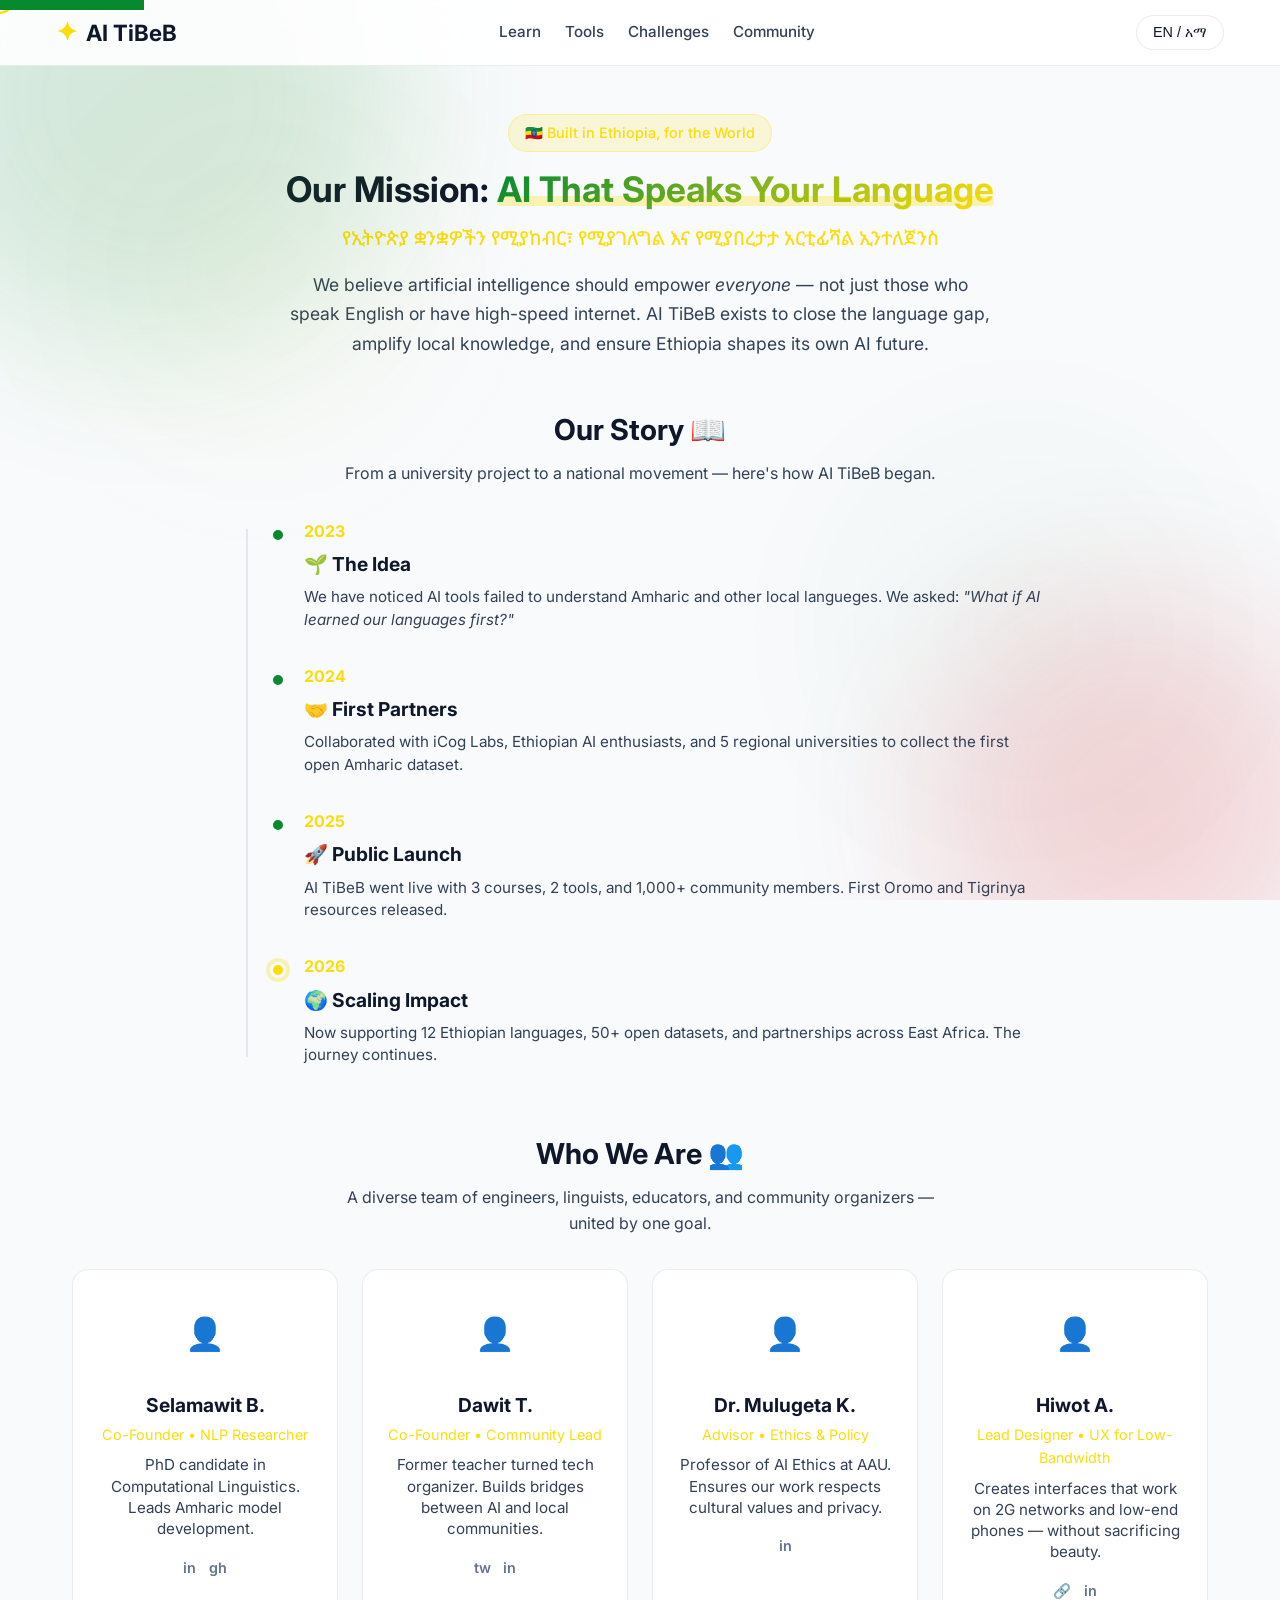
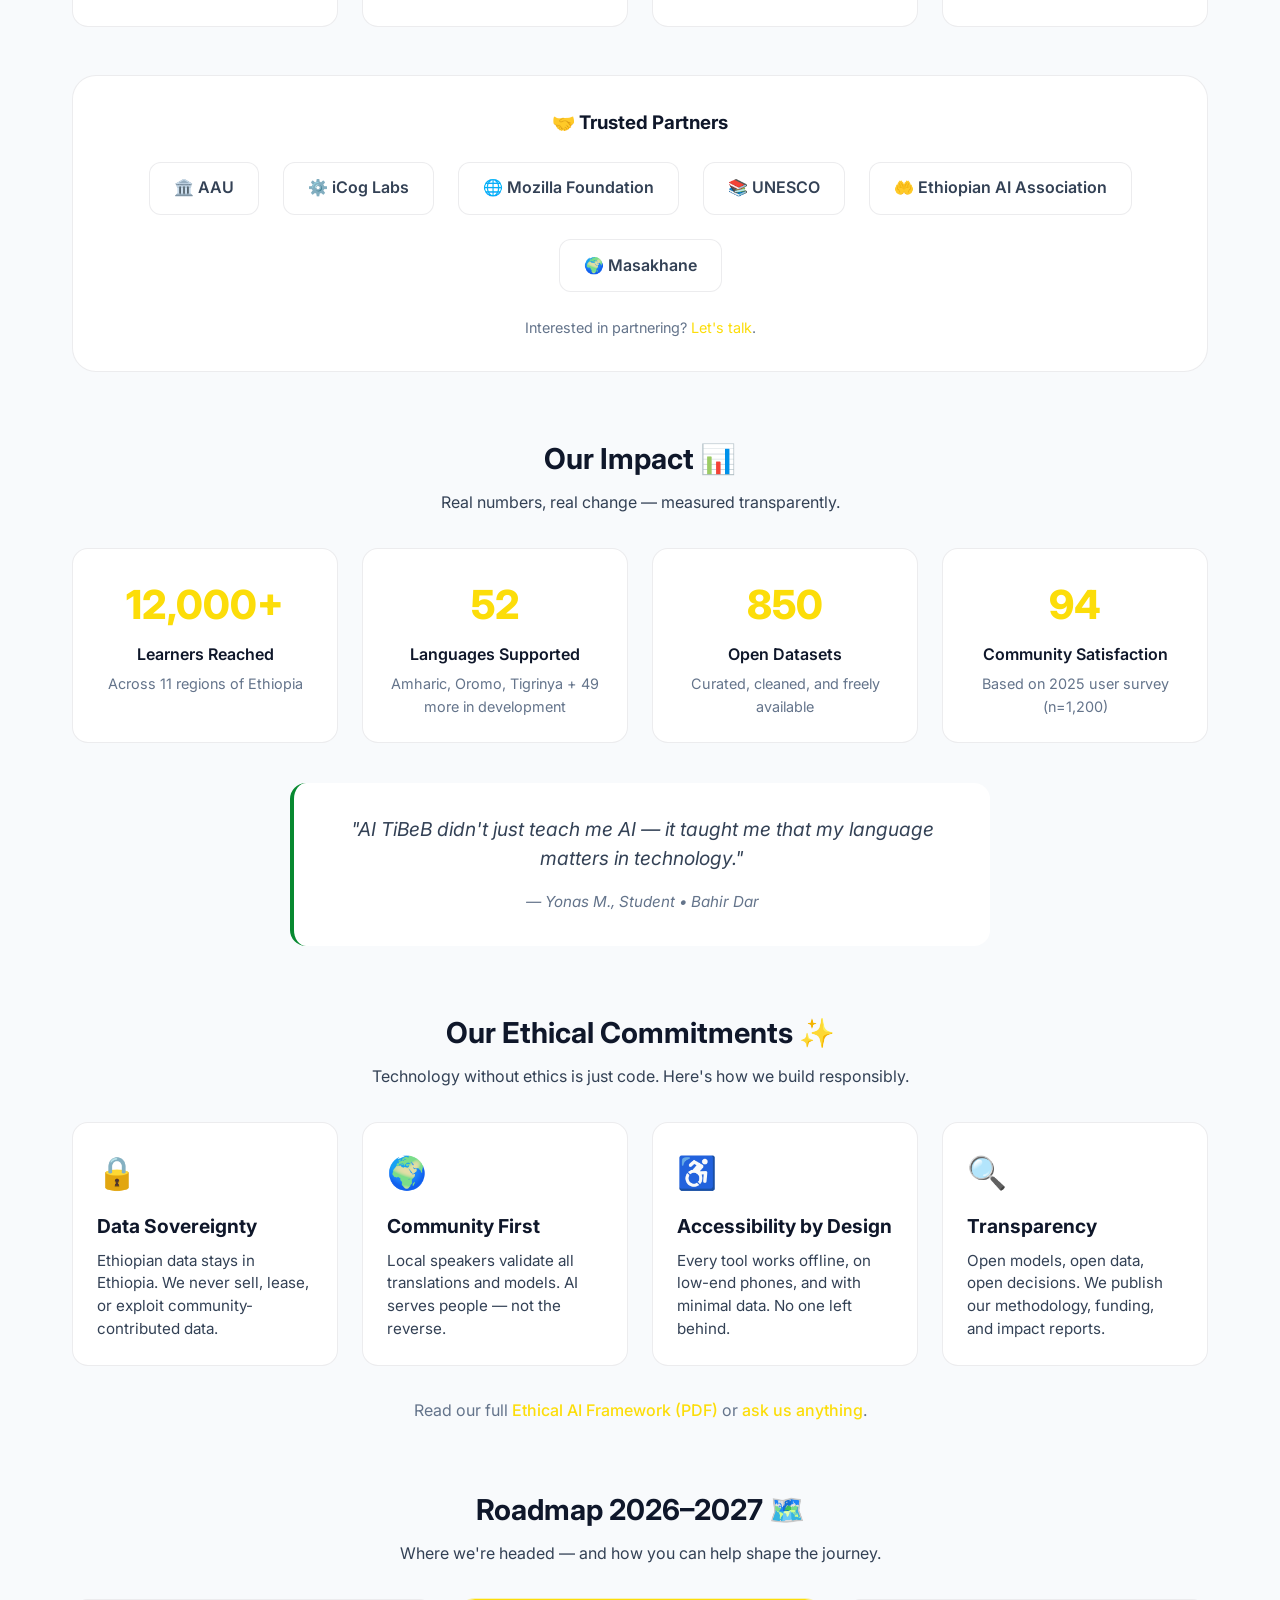
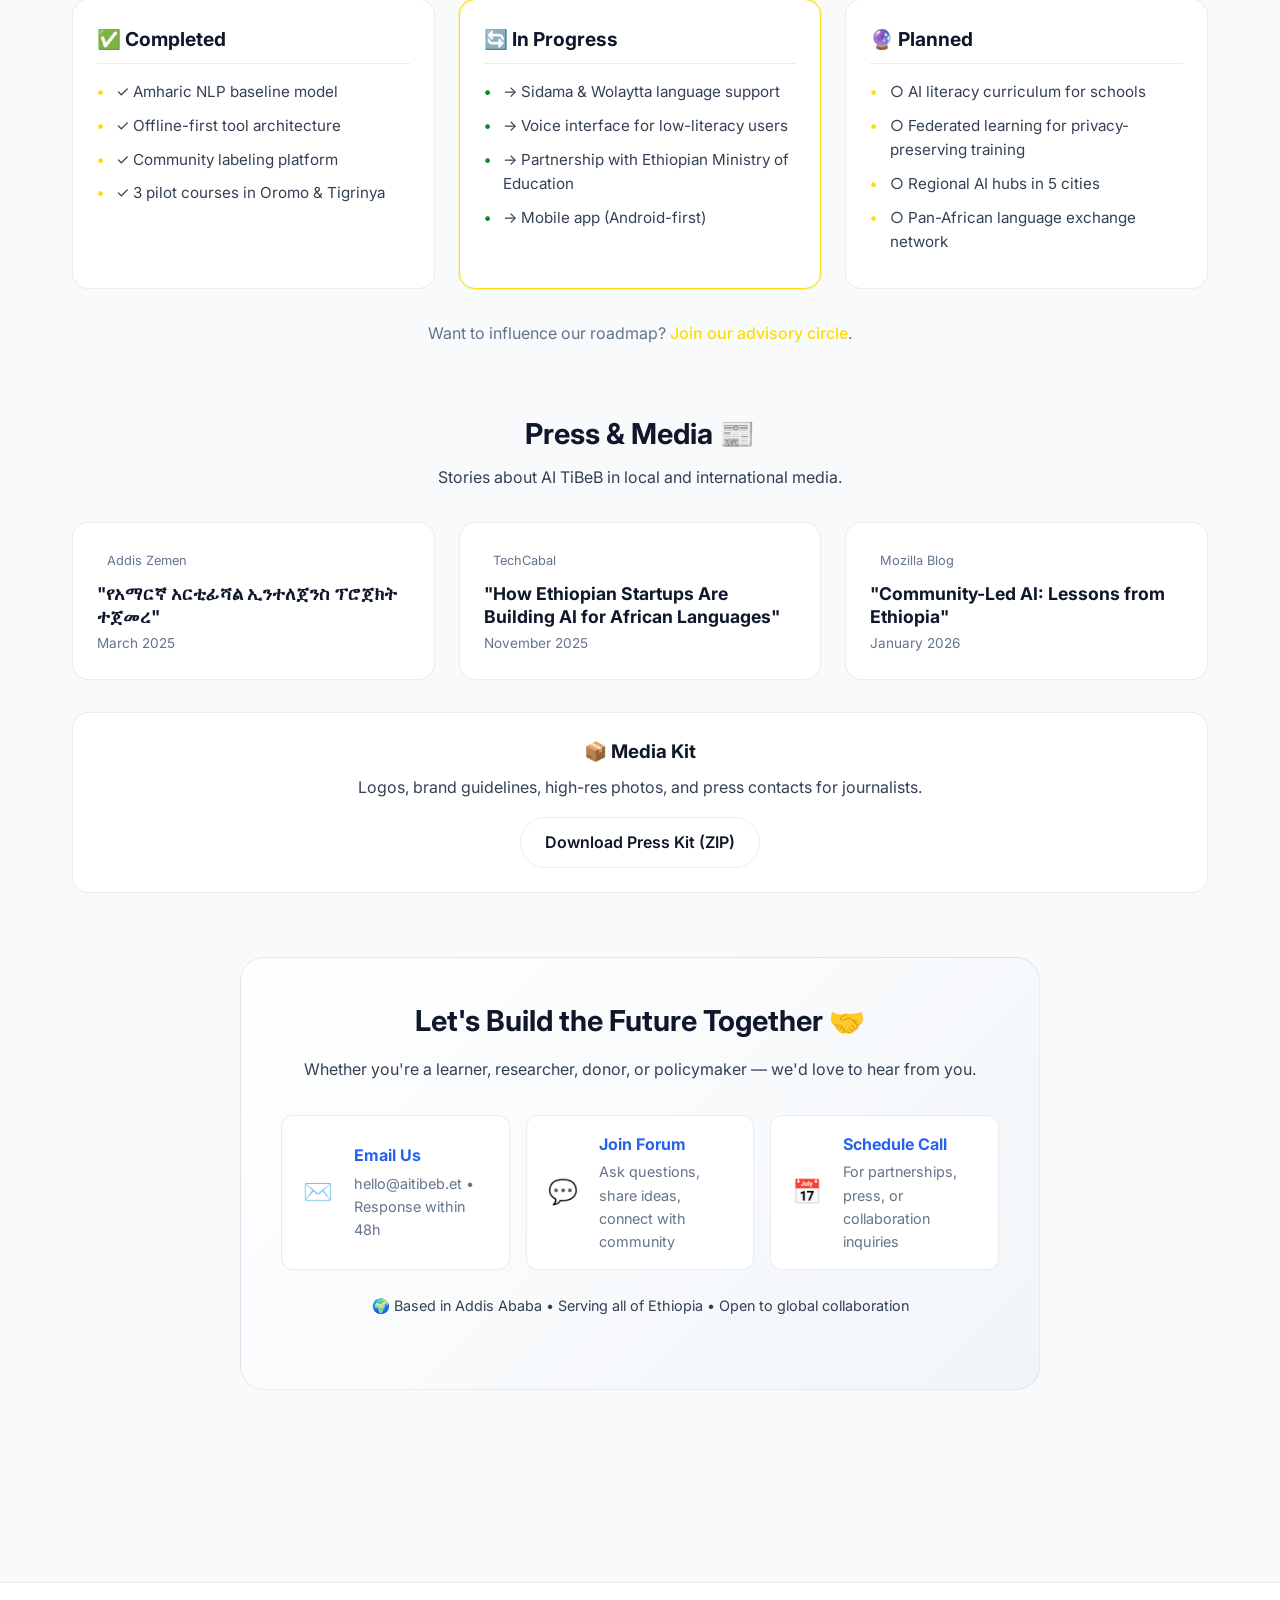
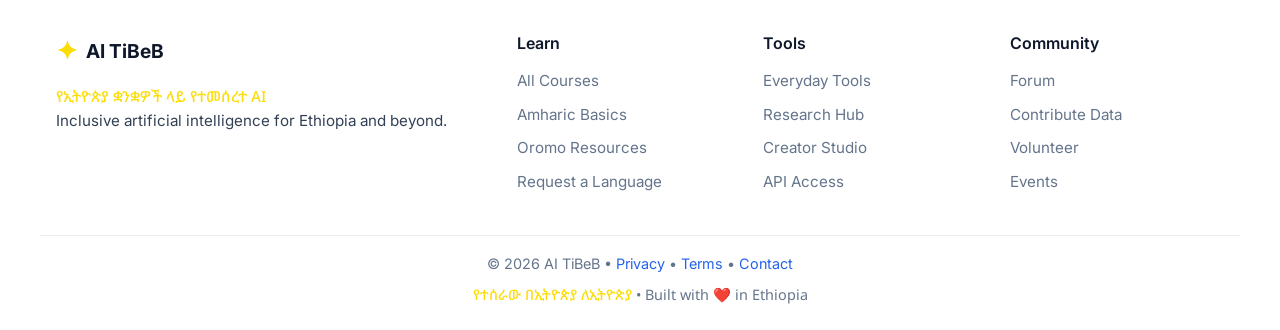
==== commit 082a0a6c: "Update about.html" ====
--- a/about.html
+++ b/about.html
@@ -61,14 +61,14 @@
           <div class="timeline-date">2023</div>
           <div class="timeline-content">
             <h3>🌱 The Idea</h3>
-            <p>Three students at Addis Ababa University noticed AI tools failed to understand Amharic. They asked: <em>"What if AI learned our languages first?"</em></p>
+            <p>We have noticed AI tools failed to understand Amharic and other local langueges. We asked: <em>"What if AI learned our languages first?"</em></p>
           </div>
         </div>
         <div class="timeline-item">
           <div class="timeline-date">2024</div>
           <div class="timeline-content">
             <h3>🤝 First Partners</h3>
-            <p>Collaborated with iCog Labs, Ethiopian AI Association, and 5 regional universities to collect the first open Amharic dataset.</p>
+            <p>Collaborated with iCog Labs, Ethiopian AI enthusiasts, and 5 regional universities to collect the first open Amharic dataset.</p>
           </div>
         </div>
         <div class="timeline-item">
